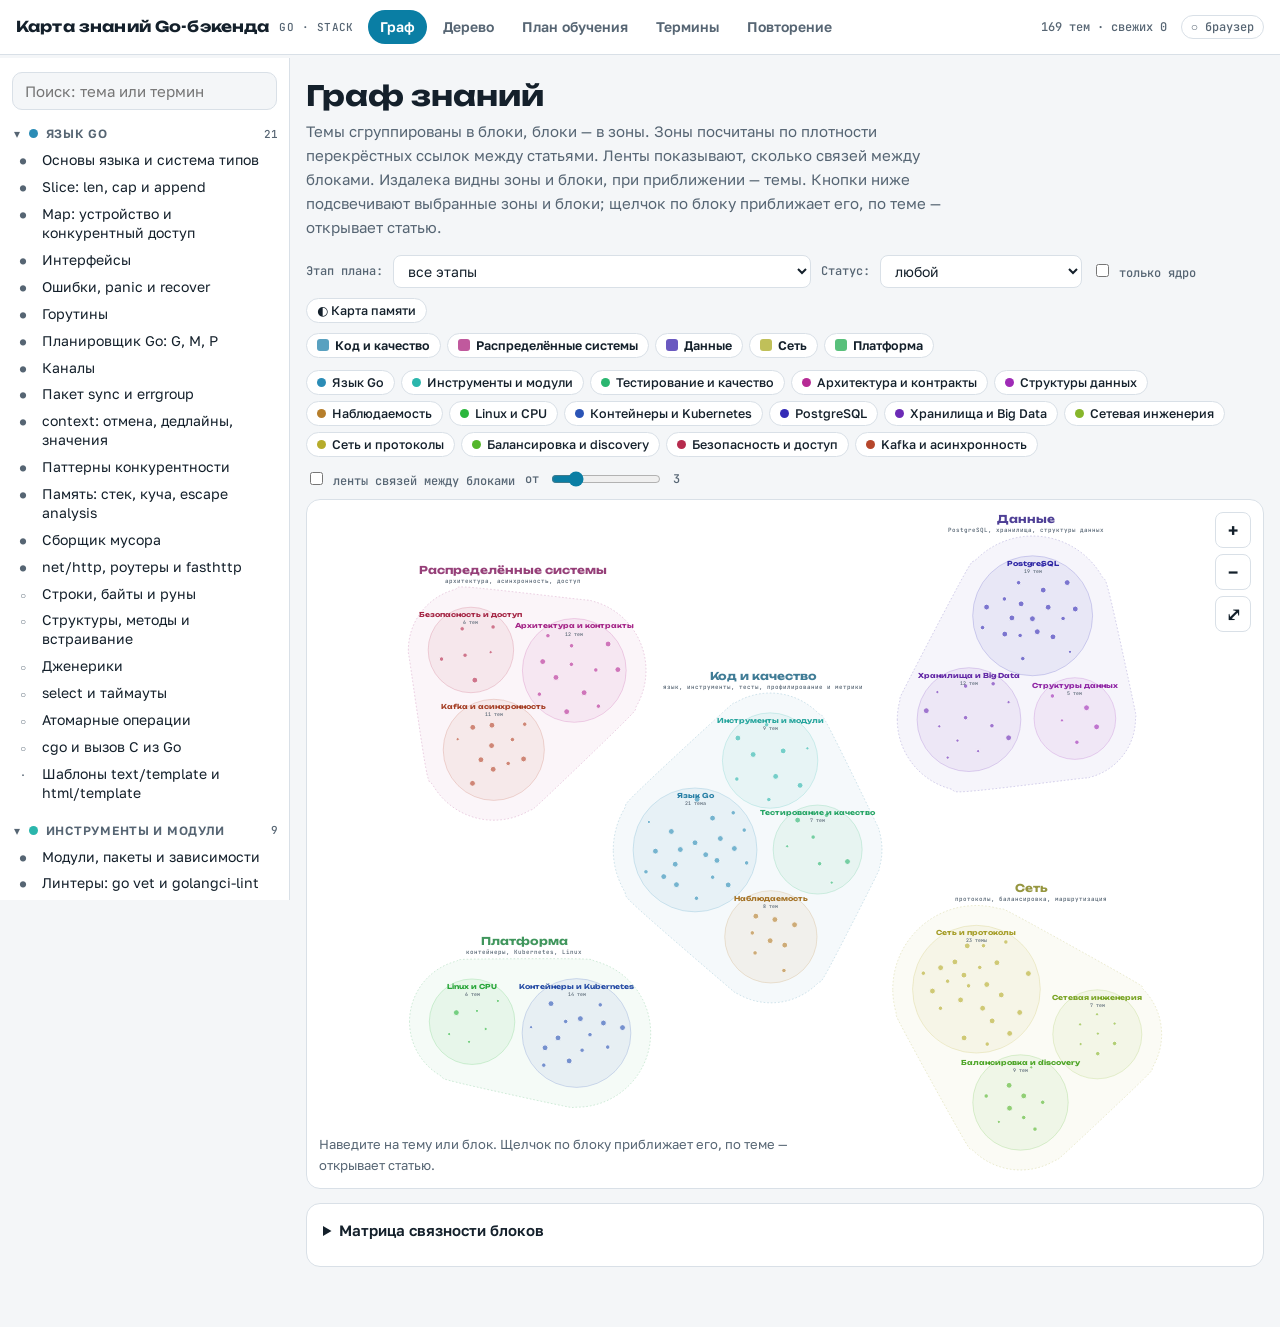
==== web/index.html @ adca3411 "Модульная структура, граф с зонами, дерево знаний - web/: страница разделена на стили, модули ядра, " ====
<!doctype html>
<html lang="ru">
<head>
<meta charset="utf-8">
<meta name="viewport" content="width=device-width, initial-scale=1, viewport-fit=cover">
<title>Карта знаний Go-бэкенда</title>
<link rel="preconnect" href="https://fonts.googleapis.com">
<link rel="preconnect" href="https://fonts.gstatic.com" crossorigin>
<link rel="stylesheet" href="https://fonts.googleapis.com/css2?family=Golos+Text:wght@400;500;600;700&family=JetBrains+Mono:wght@400;600&family=Unbounded:wght@500;700&family=Caveat:wght@500;700&display=swap">
<link rel="stylesheet" href="css/tokens.css">
<link rel="stylesheet" href="css/layout.css">
<link rel="stylesheet" href="css/graph.css">
<link rel="stylesheet" href="css/plan.css">
<link rel="stylesheet" href="css/article.css">
<link rel="stylesheet" href="css/review.css">
<link rel="stylesheet" href="css/viz.css">
<link rel="stylesheet" href="css/sketch.css">
<link rel="stylesheet" href="css/tree.css">
</head>
<body>
<svg width="0" height="0" style="position:absolute" aria-hidden="true" focusable="false"><defs><filter id="vzsk" x="-4%" y="-8%" width="108%" height="116%"><feTurbulence type="fractalNoise" baseFrequency="0.04" numOctaves="2" seed="7" result="n"/><feDisplacementMap in="SourceGraphic" in2="n" scale="3.4" xChannelSelector="R" yChannelSelector="G"/></filter></defs></svg>
<header>
  <button class="menu-btn" id="menuBtn" aria-label="Открыть оглавление">☰ Темы</button>
  <div class="brand">Карта знаний Go-бэкенда <small>GO · STACK</small></div>
  <nav class="tabs" aria-label="Разделы">
    <a href="#graph" data-v="graph">Граф</a>
    <a href="#tree" data-v="tree">Дерево</a>
    <a href="#plan" data-v="plan">План обучения</a>
    <a href="#terms" data-v="terms">Термины</a>
    <a href="#review" data-v="review">Повторение</a>
  </nav>
  <div class="spacer"></div>
  <a class="rv-pill" id="rvPill" href="#review" title="Темы, которые пора повторить">↻ повторить: 0</a>
  <div class="stat" id="stat"></div>
  <a class="store local" id="storeBadge" href="#review">○ браузер</a>
</header>

<div class="wrap">
  <aside id="side">
    <input class="search" id="q" type="search" placeholder="Поиск: тема или термин" autocomplete="off" aria-label="Поиск по темам и терминам">
    <div id="nav"></div>
  </aside>
  <main>
    <div class="banner" id="banner" hidden></div>
    <section class="view" id="v-graph">
      <h1 class="view-h">Граф знаний</h1>
      <p class="lead">Темы сгруппированы в блоки, блоки — в зоны. Зоны посчитаны по плотности перекрёстных ссылок между статьями. Ленты показывают, сколько связей между блоками. Издалека видны зоны и блоки, при приближении — темы. Кнопки ниже подсвечивают выбранные зоны и блоки; щелчок по блоку приближает его, по теме — открывает статью.</p>
      <div class="g-row">
        <label for="stageSel" class="stat" style="display:inline">Этап плана:</label>
        <select id="stageSel"><option value="">все этапы</option></select>
        <label for="statusSel" class="stat" style="display:inline">Статус:</label>
        <select id="statusSel"><option value="">любой</option><option value="new">не изучено</option><option value="ok">свежие знания</option><option value="stale">устарело или не сдано</option></select>
        <label class="stat" style="display:inline"><input type="checkbox" id="coreOnly"> только ядро</label>
        <button type="button" class="chip" id="memBtn" aria-pressed="false" title="Раскрасить граф по свежести знаний">◐ Карта памяти</button>
      </div>
      <div class="mem-legend" id="memLegend" hidden>
        <span class="grp"><span class="sw" style="background:var(--m-new)"></span>не изучено</span>
        <span class="grp"><span class="sw" style="background:var(--m-ok1)"></span><span class="sw" style="background:var(--m-ok2)"></span><span class="sw" style="background:var(--m-ok3)"></span>свежо: чем темнее, тем дальше срок</span>
        <span class="grp"><span class="sw" style="background:var(--m-soon)"></span>срок подходит: осталось меньше 20% интервала</span>
        <span class="grp"><span class="sw" style="background:var(--m-due)"></span>срок истёк или тест не сдан</span>
        <span id="memSum"></span>
      </div>
      <div class="legend" id="zoneChips" aria-label="Подсветить зоны"></div>
      <div class="legend" id="legend" aria-label="Подсветить блоки"></div>
      <div class="g-row g-rib">
        <label class="stat" style="display:inline"><input type="checkbox" id="ribOn"> ленты связей между блоками</label>
        <label class="stat" style="display:inline" for="ribThr">от</label> <input type="range" id="ribThr" min="1" max="12" value="3" aria-label="Минимум связей для ленты"> <b class="stat" id="ribThrV">3</b>
      </div>
      <div class="graph-shell">
        <svg id="kgraph" role="img" aria-label="Граф связанных тем"></svg>
        <div class="g-tools"><button id="zin" aria-label="Приблизить">+</button><button id="zout" aria-label="Отдалить">−</button><button id="zfit" aria-label="Показать всё">⤢</button></div>
        <div class="g-tip" id="gtip"></div>
        <div class="gcard" id="gcard" hidden></div>
      </div>
      <details class="mx-box"><summary>Матрица связности блоков</summary>
        <p class="lead">Число перекрёстных ссылок между блоками; чем темнее клетка, тем сильнее связь относительно размеров блоков. Жирные линии — границы зон. Наведите на клетку, чтобы подсветить пару на графе.</p>
        <div id="mx" class="mx-wrap"></div>
      </details>
    </section>

    <section class="view" id="v-tree" hidden>
      <h1 class="view-h">Дерево знаний</h1>
      <p class="lead">Темы разложены по слоям глубины — этапам плана, слева направо. Стрелка ведёт от темы, которую нужно знать раньше, к теме, которая на неё опирается. Щёлкните тему, чтобы подсветить маршрут; двойной щелчок открывает статью.</p>
      <div class="t-tools">
        <div id="tmode" role="group" aria-label="Режим"><button type="button" data-m="to" aria-pressed="true">Маршрут к теме</button><button type="button" data-m="from" aria-pressed="false">Что открывает тема</button><button type="button" data-m="ab" aria-pressed="false">Путь A → B</button></div>
        <label class="stat" style="display:inline"><input type="checkbox" id="tAll"> все предпосылки</label>
        <label class="stat" style="display:inline"><input type="checkbox" id="tOnly"> только маршрут</label>
        <label class="stat" style="display:inline"><input type="checkbox" id="tCore"> только ядро</label>
        <button type="button" class="btn" id="tClear">Сбросить выбор</button><button type="button" class="btn" id="tfit">Показать всё</button>
      </div>
      <div class="tree-wrap">
        <div class="tree-shell"><svg id="tsvg" role="img" aria-label="Дерево тем по этапам"></svg><div class="gcard" id="tcard" hidden></div></div>
        <div class="tpanel" id="tpanel"></div>
      </div>
    </section>

    <section class="view" id="v-plan" hidden>
      <h1 class="view-h">План обучения</h1>
      <p class="lead">Десять этапов по порядку. Этапы 1–8 — основа, которую ждут от middle/senior Go-разработчика; этапы 9–10 расширяют кругозор, их можно брать точечно, когда тема встретилась в работе. Отметки ставятся по результатам тестов; где хранится прогресс, показывает значок в шапке («файл» — через gokb-server, «браузер» — только в этом браузере).</p>
      <div class="keys"><span><b>●</b> ядро — спрашивают на собеседованиях</span><span>○ важно в работе</span><span>· кругозор</span></div>
      <div class="stages" id="stages"></div>
    </section>

    <section class="view" id="v-terms" hidden>
      <h1 class="view-h">Термины</h1>
      <p class="lead">Все термины из видео и из вашего списка. Каждый ведёт на статью, где он разобран.</p>
      <div class="terms" id="termsList"></div>
    </section>

    <section class="view" id="v-review" hidden>
      <h1 class="view-h">Повторение</h1>
      <p class="lead">Тема считается изученной, когда сдан её тест: нужно ответить правильно хотя бы на 2 вопроса из 3. После сдачи запускается таймер. Когда он истекает, знание считается устаревшим, и тему пора повторить: перечитать статью и снова пройти тест. Каждая сдача на 3 из 3 увеличивает интервал, сдача на 2 из 3 оставляет его прежним, провал сбрасывает таймер.</p>
      <p class="ivals" id="ivals"></p>
      <div class="counts" id="counts"></div>
      <div id="rvBody"></div>
    </section>

    <section class="view" id="v-session" hidden><div class="sess" id="sess"></div></section>

    <section class="view" id="v-topic" hidden><article class="article" id="art"></article></section>
  </main>
</div>
<script src="js/core/kb.js"></script>
<script src="content/manifest.js"></script>
<script src="js/loader.js"></script>
</body>
</html>
---- web/css/tokens.css ----
/* Цветовые и шрифтовые токены, светлая и тёмная темы */
/* Layout: липкая шапка с вкладками; слева дерево блоков, справа граф / план / статья / термины */
:root{
  --bg:#f4f6f8; --surface:#ffffff; --surface-2:#eef2f5; --fg:#14202b; --muted:#566573; --line:#d9e0e7;
  --accent:#0a7ea4; --accent-fg:#ffffff; --accent-soft:#dcf0f7; --mark:#fff2b8;
  --node-s:62%; --node-l:44%; --hull-a:.07; --zone-a:.055; --zl-l:42%; --rib-a:.30; --edge:#9aa8b5;
  --warn:#b45309; --warn-soft:#fdecd3; --good:#15803d; --good-soft:#dcf3e3; --bad:#b91c1c; --bad-soft:#fbe0e0;
  --m-new:#c2cbd4; --m-ok1:#1e40af; --m-ok2:#3b82f6; --m-ok3:#93c5fd; --m-soon:#f87b6b; --m-due:#9f1239;
  --code-bg:#f8fafc; --c-kw:#0b6e99; --c-st:#a1501b; --c-cm:#7a8794; --c-nu:#b4235a; --c-fn:#6d3fc0; --c-bi:#0f766e;
  --f-display:"Unbounded", "Segoe UI", system-ui, sans-serif;
  --f-body:"Golos Text", "Segoe UI", system-ui, -apple-system, sans-serif;
  --f-mono:"JetBrains Mono", ui-monospace, Consolas, monospace;
  --side:290px; --hdr:58px;
}
@media (prefers-color-scheme: dark){:root:not([data-theme="light"]){
  --bg:#0e141a; --surface:#151d25; --surface-2:#1b2530; --fg:#e2e9ef; --muted:#93a3b2; --line:#283541;
  --accent:#4cc2e6; --accent-fg:#06222c; --accent-soft:#123544; --mark:#4a4120;
  --node-l:64%; --hull-a:.10; --zone-a:.09; --zl-l:74%; --rib-a:.38; --edge:#566676;
  --warn:#f5a54a; --warn-soft:#3d2a12; --good:#4ade80; --good-soft:#123222; --bad:#f87171; --bad-soft:#3a1717;
  --m-new:#3b4753; --m-ok1:#3b82f6; --m-ok2:#7fb0fb; --m-ok3:#bcd7fd; --m-soon:#ff9b8c; --m-due:#e11d48;
  --code-bg:#10171e; --c-kw:#5ccfe6; --c-st:#ffb86b; --c-cm:#6f8193; --c-nu:#f78fb3; --c-fn:#c4a7ff; --c-bi:#5eead4; color-scheme:dark }}
:root[data-theme="dark"]{
  --bg:#0e141a; --surface:#151d25; --surface-2:#1b2530; --fg:#e2e9ef; --muted:#93a3b2; --line:#283541;
  --accent:#4cc2e6; --accent-fg:#06222c; --accent-soft:#123544; --mark:#4a4120;
  --node-l:64%; --hull-a:.10; --zone-a:.09; --zl-l:74%; --rib-a:.38; --edge:#566676;
  --warn:#f5a54a; --warn-soft:#3d2a12; --good:#4ade80; --good-soft:#123222; --bad:#f87171; --bad-soft:#3a1717;
  --m-new:#3b4753; --m-ok1:#3b82f6; --m-ok2:#7fb0fb; --m-ok3:#bcd7fd; --m-soon:#ff9b8c; --m-due:#e11d48;
  --code-bg:#10171e; --c-kw:#5ccfe6; --c-st:#ffb86b; --c-cm:#6f8193; --c-nu:#f78fb3; --c-fn:#c4a7ff; --c-bi:#5eead4; color-scheme:dark }
---- web/css/layout.css ----
/* Каркас: шапка, боковое оглавление, основная область, адаптив */
[hidden]{display:none!important}
img{max-width:100%}
*{box-sizing:border-box}
html,body{height:100%}
body{background:var(--bg);color:var(--fg);font:15px/1.6 var(--f-body);margin:0}
body::before{content:"";position:fixed;inset:0 0 auto;height:env(safe-area-inset-top,0px);z-index:10;background:var(--surface)}
a{color:var(--accent)}
:focus-visible{outline:2px solid var(--accent);outline-offset:2px;border-radius:4px}
code{font-family:var(--f-mono);font-size:.86em;background:var(--surface-2);padding:.1em .35em;border-radius:4px;overflow-wrap:anywhere}

header{position:sticky;top:env(safe-area-inset-top,0px);z-index:5;background:var(--surface);border-bottom:1px solid var(--line);
  padding-left:max(16px,env(safe-area-inset-left,0px));padding-right:max(16px,env(safe-area-inset-right,0px));padding-block:10px;
  display:flex;align-items:center;gap:14px;flex-wrap:wrap}
.brand{font:700 15px/1.2 var(--f-display);letter-spacing:.01em;display:flex;align-items:center;gap:10px;white-space:nowrap}
.brand small{font:500 11px var(--f-mono);color:var(--muted);letter-spacing:.04em}
.tabs{display:flex;gap:4px;flex-wrap:wrap}
.tabs a{text-decoration:none;color:var(--muted);font-weight:600;font-size:14px;padding:6px 12px;border-radius:999px}
.tabs a:hover{background:var(--surface-2);color:var(--fg)}
.tabs a[aria-current="page"]{background:var(--accent);color:var(--accent-fg)}
.menu-btn{display:none;border:1px solid var(--line);background:var(--surface);color:var(--fg);border-radius:8px;padding:6px 10px;font:600 13px var(--f-body);cursor:pointer}
.spacer{flex:1}
.stat{font:500 12px var(--f-mono);color:var(--muted)}
@media (max-width:1180px){header>.stat{display:none}}

.wrap{display:grid;grid-template-columns:var(--side) minmax(0,1fr);min-height:calc(100% - var(--hdr))}
aside{border-right:1px solid var(--line);background:var(--surface);position:sticky;top:calc(var(--hdr) + env(safe-area-inset-top,0px));height:calc(100vh - var(--hdr));overflow:auto;
  padding:14px 12px 40px max(12px,env(safe-area-inset-left,0px))}
.search{width:100%;font:15px var(--f-body);padding:9px 12px;border-radius:10px;border:1px solid var(--line);background:var(--bg);color:var(--fg)}
.nav-block{margin-top:12px}
.nav-block>button{all:unset;cursor:pointer;display:flex;align-items:center;gap:8px;width:100%;font:600 12px var(--f-body);text-transform:uppercase;letter-spacing:.06em;color:var(--muted);padding:4px 2px}
.nav-block>button:focus-visible{outline:2px solid var(--accent)}
.nav-block>button .cnt{margin-left:auto;font:500 11px var(--f-mono)}
.nav-block>button .chev{transition:transform .15s}
.nav-block.closed>button .chev{transform:rotate(-90deg)}
.nav-block.closed ul{display:none}
.dot{width:9px;height:9px;border-radius:50%;flex:none;background:hsl(var(--h) var(--node-s) var(--node-l))}
aside ul{list-style:none;margin:2px 0 0;padding:0}
aside li a{display:flex;gap:8px;align-items:baseline;text-decoration:none;color:var(--fg);font-size:14px;padding:4px 8px;border-radius:6px;line-height:1.35}
aside li a:hover{background:var(--surface-2)}
aside li a[aria-current="page"]{background:var(--accent-soft);font-weight:600}
aside li a.done{color:var(--muted)}
aside li a.done::after{content:"✓";margin-left:auto;color:var(--accent);font-size:12px}
.lvl{font:600 10px var(--f-mono);color:var(--muted);min-width:14px}
.hit-alias{display:block;font-size:11.5px;color:var(--muted)}

main{min-width:0;padding-left:max(16px,env(safe-area-inset-left,0px));padding-right:max(16px,env(safe-area-inset-right,0px));padding-block:20px 60px}
.view[hidden]{display:none!important}
h1,h2,h3{text-wrap:balance}
.view-h{font:700 clamp(20px,3vw,28px)/1.2 var(--f-display);margin:4px 0 6px}
.lead{color:var(--muted);max-width:72ch;margin:0 0 16px}

@media (max-width:860px){
  .wrap{grid-template-columns:minmax(0,1fr)}
  aside{position:fixed;left:0;top:0;bottom:0;width:min(88vw,320px);height:auto;z-index:20;transform:translateX(-102%);transition:transform .2s;box-shadow:0 0 40px rgba(0,0,0,.25);padding-top:calc(16px + env(safe-area-inset-top,0px))}
  body.nav-open aside{transform:none}
  .menu-btn{display:inline-block}
  .stat{display:none}
  .stage{grid-template-columns:minmax(0,1fr)}
  .stage-n{grid-row:auto;font-size:22px}
  .st-topics{grid-column:1}
  .graph-shell{height:70vh}
}
@media (prefers-reduced-motion:reduce){*{transition:none!important}}
---- web/css/graph.css ----
/* граф */
.graph-shell{position:relative;background:var(--surface);border:1px solid var(--line);border-radius:14px;overflow:hidden;height:calc(100vh - 210px);min-height:440px}
#kgraph{width:100%;height:100%;display:block;touch-action:none;cursor:grab}
#kgraph.dragging{cursor:grabbing}
.g-hull{fill:hsl(var(--h) var(--node-s) var(--node-l)/var(--hull-a));stroke:hsl(var(--h) var(--node-s) var(--node-l)/.35);stroke-width:1.2}
.g-hlabel{font:700 15px var(--f-display);fill:hsl(var(--h) var(--node-s) calc(var(--node-l) - 4%));text-anchor:middle;pointer-events:none}
.g-edge{stroke:var(--edge);stroke-opacity:.35;stroke-width:1;fill:none}
.g-edge.in{stroke:hsl(var(--h) var(--node-s) var(--node-l));stroke-opacity:.45}
.g-node{cursor:pointer}
.g-node circle{fill:hsl(var(--h) var(--node-s) var(--node-l));stroke:var(--surface);stroke-width:2}
.g-node text{font:500 11px var(--f-body);fill:var(--fg);text-anchor:middle;paint-order:stroke;stroke:var(--surface);stroke-width:3px;stroke-linejoin:round;pointer-events:none}
.g-node.l1 text{font-weight:700;font-size:12px}
.g-node.done circle{stroke:var(--accent);stroke-width:3}
svg.focus .g-node,svg.focus .g-edge,svg.focus .g-hull,svg.focus .g-hlabel{opacity:.12;transition:opacity .15s}
svg.focus .g-node.hl,svg.focus .g-edge.hl{opacity:1}
svg.focus .g-edge.hl{stroke-opacity:.9;stroke-width:1.8}
svg.focus .g-hull.hl,svg.focus .g-hlabel.hl{opacity:1}
.g-tools{position:absolute;right:max(12px,env(safe-area-inset-right,0px));top:12px;display:flex;flex-direction:column;gap:6px}
.g-tools button,.chip{font:600 13px var(--f-body);border:1px solid var(--line);background:var(--surface);color:var(--fg);border-radius:8px;padding:6px 10px;cursor:pointer}
.g-tools button{width:36px;height:36px;padding:0;font-size:18px}
.g-tip{position:absolute;left:12px;bottom:12px;right:12px;pointer-events:none;font-size:13px;color:var(--muted);max-width:60ch}
.legend{display:flex;flex-wrap:wrap;gap:6px;margin:0 0 12px}
.chip{display:inline-flex;align-items:center;gap:6px;font-weight:500;font-size:12.5px;padding:4px 10px;border-radius:999px}
.chip[aria-pressed="true"]{background:var(--accent-soft);border-color:var(--accent)}
.g-row{display:flex;gap:10px;flex-wrap:wrap;align-items:center;margin-bottom:10px}
select{font:14px var(--f-body);padding:6px 10px;border-radius:8px;border:1px solid var(--line);background:var(--surface);color:var(--fg)}

/* карта памяти на графе */
.mem-legend{display:flex;flex-wrap:wrap;gap:6px 14px;align-items:center;font-size:12.5px;color:var(--muted);margin:0 0 10px;padding:8px 12px;border:1px solid var(--line);border-radius:10px;background:var(--surface)}
.mem-legend .sw{display:inline-block;width:12px;height:12px;border-radius:50%;vertical-align:-2px;margin-right:5px}
.mem-legend .grp{display:inline-flex;align-items:center;gap:3px}
#memBtn[aria-pressed="true"]{background:var(--accent);color:var(--accent-fg);border-color:var(--accent)}
svg.memmap .g-node circle{fill:var(--m-new);stroke:var(--surface);stroke-width:2;stroke-dasharray:none}
svg.memmap .g-node[data-m="ok1"] circle{fill:var(--m-ok1)}
svg.memmap .g-node[data-m="ok2"] circle{fill:var(--m-ok2)}
svg.memmap .g-node[data-m="ok3"] circle{fill:var(--m-ok3)}
svg.memmap .g-node[data-m="soon"] circle{fill:var(--m-soon)}
svg.memmap .g-node[data-m="due"] circle{fill:var(--m-due);stroke:var(--m-due);stroke-width:3;stroke-opacity:.35}
svg.memmap .g-hull{fill:color-mix(in srgb,var(--m-new) 10%,transparent);stroke:var(--m-new)}
svg.memmap .g-hull[data-m="ok1"]{fill:color-mix(in srgb,var(--m-ok1) 9%,transparent);stroke:var(--m-ok1)}
svg.memmap .g-hull[data-m="ok2"]{fill:color-mix(in srgb,var(--m-ok2) 10%,transparent);stroke:var(--m-ok2)}
svg.memmap .g-hull[data-m="ok3"]{fill:color-mix(in srgb,var(--m-ok3) 14%,transparent);stroke:var(--m-ok3)}
svg.memmap .g-hull[data-m="soon"]{fill:color-mix(in srgb,var(--m-soon) 13%,transparent);stroke:var(--m-soon);stroke-width:2}
svg.memmap .g-hull[data-m="due"]{fill:color-mix(in srgb,var(--m-due) 12%,transparent);stroke:var(--m-due);stroke-width:2.4}
svg.memmap .g-hlabel{fill:var(--fg)}
.g-hstat{font:500 12px var(--f-mono);fill:var(--muted);text-anchor:middle;pointer-events:none;display:none}
svg.memmap .g-hstat{display:block}

/* зоны, ленты и семантический масштаб */
.g-zone{fill:hsl(var(--zh) 45% 50%/var(--zone-a,.055));stroke:hsl(var(--zh) 40% 50%/.35);stroke-width:1.6;stroke-dasharray:2 6;stroke-linecap:round}
.g-zlabel{font:700 24px var(--f-display);fill:hsl(var(--zh) 40% var(--zl-l));text-anchor:middle;pointer-events:none}
.g-zsub{font:500 13px var(--f-mono);fill:var(--muted);text-anchor:middle;pointer-events:none}
.g-hull{cursor:zoom-in}
.g-hcount{font:500 11px var(--f-mono);fill:var(--muted);text-anchor:middle;pointer-events:none}
.g-rib{fill:none;stroke-linecap:round;stroke:hsl(var(--h) 30% 50%/var(--rib-a,.30))}
.g-ribn{font:600 11px var(--f-mono);fill:var(--muted);text-anchor:middle;pointer-events:none;paint-order:stroke;stroke:var(--bg);stroke-width:3px}
.g-edge{stroke-width:.8}
svg.far .g-node text,svg.far .g-edge{display:none}
svg.far .g-node circle{opacity:.6}
svg.near .g-ribn{display:none}
svg.near .g-rib{opacity:.35}
svg.focus .g-rib,svg.focus .g-ribn,svg.focus .g-zone,svg.focus .g-hcount,svg.focus .g-hstat{opacity:.12;transition:opacity .15s}
svg.focus .g-rib.hl,svg.focus .g-ribn.hl,svg.focus .g-zone.hl,svg.focus .g-hcount.hl,svg.focus .g-hstat.hl{opacity:1}
svg.focus .g-rib.hl{stroke:hsl(var(--h) 60% 50%/.75)}
svg.focus .g-edge.hl{display:inline}
svg.focus.far .g-node.hl text{display:inline}
.zchip .zdot{width:12px;height:12px;border-radius:3px;background:hsl(var(--zh) 45% 55%)}
.zchip{font-weight:600}
.g-rib input[type=range]{width:110px;vertical-align:middle;accent-color:var(--accent)}
.g-hstat{fill:var(--fg)}
svg.memmap .g-zone[data-m="ok1"]{fill:color-mix(in srgb,var(--m-ok1) 7%,transparent);stroke:var(--m-ok1)}
svg.memmap .g-zone[data-m="ok2"]{fill:color-mix(in srgb,var(--m-ok2) 8%,transparent);stroke:var(--m-ok2)}
svg.memmap .g-zone[data-m="ok3"]{fill:color-mix(in srgb,var(--m-ok3) 10%,transparent);stroke:var(--m-ok3)}
svg.memmap .g-zone[data-m="soon"]{fill:color-mix(in srgb,var(--m-soon) 9%,transparent);stroke:var(--m-soon)}
svg.memmap .g-zone[data-m="due"]{fill:color-mix(in srgb,var(--m-due) 8%,transparent);stroke:var(--m-due)}
/* матрица связности */
.mx-box{margin-top:14px;background:var(--surface);border:1px solid var(--line);border-radius:14px;padding:4px 16px 14px}
.mx-box summary{cursor:pointer;font-weight:600;padding:10px 0}
.mx-wrap{overflow-x:auto}
.mx{border-collapse:collapse;font:500 10.5px var(--f-mono)}
.mx td{width:24px;height:24px;padding:0;border:1px solid var(--surface);text-align:center;color:transparent;background:color-mix(in srgb,var(--accent) calc(var(--v) * 85%),var(--surface))}
.mx td.v:hover{outline:2px solid var(--fg);color:var(--fg)}
.mx td.self{background:var(--surface-2)}
.mx th{font:600 10.5px var(--f-mono);color:var(--muted);padding:0 6px;white-space:nowrap;text-align:right}
.mx th.top{writing-mode:vertical-rl;transform:rotate(180deg);text-align:left;height:110px;padding:4px 0}
.mx td.zl{border-left:2px solid var(--fg)}.mx td.zt{border-top:2px solid var(--fg)}

/* подсказки без приближения: подписи и кружки наведённой темы и соседей в постоянном экранном размере */
svg.focus .g-node.hl text{display:inline;font-size:calc(12.5px * var(--k,1));stroke-width:calc(3.4px * var(--k,1))}
svg.focus .g-node.hl circle{opacity:1;r:max(6px,calc(5px * var(--k,1)))}
svg.focus .g-node.hot text{font-size:calc(15px * var(--k,1));font-weight:700}
svg.focus .g-node.hot circle{r:max(9px,calc(8px * var(--k,1)));stroke:var(--fg);stroke-width:calc(2px * var(--k,1))}
.gcard{position:absolute;z-index:3;pointer-events:none;max-width:320px;background:var(--surface);border:1px solid var(--line);border-radius:12px;padding:10px 12px;box-shadow:0 10px 28px rgba(0,0,0,.16);display:flex;flex-direction:column;gap:3px;font-size:13px;line-height:1.4}
.gcard b{font-size:14.5px}
.gc-meta{display:flex;gap:6px;align-items:center;color:var(--muted);font-size:12.5px}
.gc-st{font:500 12px var(--f-mono);color:var(--accent)}
.gc-h{font-weight:600;font-size:12px;color:var(--muted);margin-top:4px}
.gc-list{font-size:12.5px}
---- web/css/plan.css ----
/* план */
.stages{display:grid;gap:14px;max-width:1100px}
.stage{background:var(--surface);border:1px solid var(--line);border-radius:14px;padding:16px 18px;display:grid;grid-template-columns:64px minmax(0,1fr);gap:4px 16px}
.stage-n{font:700 30px/1 var(--f-display);color:var(--accent);grid-row:span 3}
.stage h3{margin:0;font-size:18px}
.stage .meta{font:500 12px var(--f-mono);color:var(--muted);display:flex;gap:14px;flex-wrap:wrap}
.stage p{margin:4px 0 6px;max-width:80ch}
.bar{height:6px;border-radius:9px;background:var(--surface-2);overflow:hidden;margin:4px 0 8px}
.bar i{display:block;height:100%;background:var(--accent);width:0}
.st-topics{display:flex;flex-wrap:wrap;gap:6px;grid-column:2}
.st-topics a{text-decoration:none;color:var(--fg);font-size:13px;border:1px solid var(--line);border-radius:999px;padding:3px 10px 3px 8px;display:inline-flex;gap:6px;align-items:center;background:var(--bg)}
.st-topics a.l1{font-weight:600}
.st-topics a.done{opacity:.6;text-decoration:line-through}
.st-topics a:hover{border-color:var(--accent)}
.keys{display:flex;gap:16px;flex-wrap:wrap;font-size:13px;color:var(--muted);margin-bottom:14px}
---- web/css/article.css ----
/* статья */
.article{max-width:760px}
.crumbs{display:flex;gap:8px;align-items:center;flex-wrap:wrap;font-size:13px;color:var(--muted)}
.crumbs a{color:var(--muted)}
.article h1{font:700 clamp(24px,4vw,34px)/1.18 var(--f-display);margin:8px 0 6px;letter-spacing:-.005em}
.a-meta{display:flex;gap:8px;flex-wrap:wrap;margin-bottom:18px}
.pill{font:600 11.5px var(--f-mono);letter-spacing:.03em;padding:3px 9px;border-radius:999px;background:var(--surface-2);color:var(--muted)}
.pill.core{background:var(--accent-soft);color:var(--fg)}
.a-body{font-size:16.5px;line-height:1.7}
.a-body p{margin:0 0 14px;max-width:68ch}
.a-body h3{font:600 17px var(--f-body);margin:22px 0 8px}
.a-body ul{margin:0 0 14px;padding-left:22px;max-width:68ch}
.a-body li{margin:3px 0}
.a-body strong{font-weight:700;background:linear-gradient(transparent 62%,var(--mark) 62%)}
.a-body a.x{text-decoration:none;border-bottom:1.5px solid color-mix(in srgb,var(--accent) 45%,transparent);font-weight:500}
.a-body a.x:hover{border-bottom-color:var(--accent)}
.a-body pre{background:var(--surface-2);border-radius:10px;padding:12px 14px;overflow-x:auto;font:13px/1.5 var(--f-mono)}
.a-body pre code{background:none;padding:0}
.tbl{overflow-x:auto;margin:0 0 16px}
.tbl table{border-collapse:collapse;font-size:14.5px;line-height:1.45;min-width:520px}
.tbl th,.tbl td{border-bottom:1px solid var(--line);padding:7px 12px 7px 0;text-align:left;vertical-align:top}
.tbl th{font-weight:600;color:var(--muted);font-size:12.5px;text-transform:uppercase;letter-spacing:.04em}
.box{border:1px solid var(--line);border-radius:12px;padding:12px 16px;margin-top:20px;background:var(--surface)}
.box h4{margin:0 0 8px;font:600 12px var(--f-body);text-transform:uppercase;letter-spacing:.07em;color:var(--muted)}
.links{display:flex;flex-wrap:wrap;gap:6px}
.links a{text-decoration:none;font-size:13.5px;color:var(--fg);border:1px solid var(--line);border-radius:999px;padding:3px 10px 3px 8px;display:inline-flex;gap:6px;align-items:center}
.links a:hover{border-color:var(--accent)}
.more{margin:0;padding-left:20px}
.more li{margin:4px 0}
.learn{display:flex;align-items:center;gap:8px;margin:18px 0 0;font-weight:600;cursor:pointer}
.learn input{width:18px;height:18px;accent-color:var(--accent)}
.pager{display:grid;grid-template-columns:1fr 1fr;gap:10px;margin-top:22px}
.pager a{border:1px solid var(--line);border-radius:12px;padding:10px 14px;text-decoration:none;color:var(--fg);background:var(--surface);min-width:0}
.pager a small{display:block;color:var(--muted);font-size:12px}
.pager a.next{text-align:right;grid-column:2}

/* термины */
.terms{columns:3 260px;column-gap:28px;max-width:1100px}
.terms .letter{font:700 16px var(--f-display);color:var(--accent);margin:14px 0 4px;break-after:avoid}
.terms a{display:block;text-decoration:none;color:var(--fg);padding:2px 0;break-inside:avoid;font-size:14px}
.terms a span{color:var(--muted);font-size:12px}

/* вкладки темы */
.ttabs{display:flex;gap:2px;border-bottom:1px solid var(--line);margin:4px 0 20px;position:sticky;top:calc(var(--hdr) + env(safe-area-inset-top,0px));background:var(--bg);z-index:4}
.ttabs a{padding:9px 16px;text-decoration:none;color:var(--muted);font-weight:600;font-size:15px;border-bottom:2.5px solid transparent;margin-bottom:-1px;display:inline-flex;gap:6px;align-items:center}
.ttabs a:hover{color:var(--fg)}
.ttabs a.on{color:var(--fg);border-bottom-color:var(--accent)}
.tmk{font-size:12px;font-weight:700}.tmk.st-ok{color:var(--good)}.tmk.st-soon,.tmk.st-due{color:var(--warn)}.tmk.st-fail{color:var(--bad)}
.cta{display:flex;gap:12px;align-items:center;flex-wrap:wrap;margin-top:22px}
.cta #srLine{flex:1;min-width:260px}.cta .sr-line{margin:0}
.btn.big{font-size:15px;padding:10px 18px;border-radius:10px}
.back{margin:14px 0 0;font-size:14px}
.store{font:500 12px var(--f-mono);text-decoration:none;padding:3px 9px;border-radius:999px;border:1px solid var(--line);white-space:nowrap}
.store.file{color:var(--good);border-color:var(--good)}.store.local{color:var(--muted)}.store.err{color:var(--bad);border-color:var(--bad)}
.row-btns{display:flex;gap:8px;flex-wrap:wrap;align-items:center}
.rv-cta{display:flex;gap:14px;align-items:center;flex-wrap:wrap}
---- web/css/review.css ----
/* напоминатель — плавающая карточка */
.banner{position:fixed;z-index:30;right:max(16px,env(safe-area-inset-right,0px));bottom:calc(16px + env(safe-area-inset-bottom,0px));max-width:min(440px,calc(100vw - 32px));margin:0;
  display:grid;grid-template-columns:auto minmax(0,1fr);gap:4px 12px;align-items:start;background:var(--surface);border:1px solid var(--warn);border-radius:14px;padding:14px 16px;box-shadow:0 12px 32px rgba(0,0,0,.18)}
.banner .rm-ico{grid-row:span 2;width:34px;height:34px;border-radius:50%;background:var(--warn-soft);color:var(--warn);display:grid;place-items:center;font-weight:700;font-size:18px}
.banner .bl{display:flex;flex-direction:column;gap:2px;font-size:13.5px;color:var(--muted)}
.banner .bl b{color:var(--fg);font-size:14.5px}
.banner .rm-act{grid-column:2;display:flex;gap:8px;flex-wrap:wrap;margin-top:8px}
@media (prefers-reduced-motion:no-preference){.banner:not([hidden]){animation:rmIn .25s ease-out}@keyframes rmIn{from{transform:translateY(12px);opacity:.4}to{transform:none;opacity:1}}}
/* сессия */
.sess{max-width:760px}
.sess-top{display:flex;justify-content:space-between;align-items:center;gap:10px;margin-bottom:6px}
.sess-h{font:700 clamp(22px,3.4vw,30px)/1.2 var(--f-display);margin:6px 0 2px}
.sess-st{margin:0 0 12px}
.peek{border:1px solid var(--line);border-radius:12px;background:var(--surface);margin:0 0 4px}
.peek summary{cursor:pointer;padding:10px 14px;font-weight:600;font-size:14px;color:var(--muted)}
.peek[open] summary{border-bottom:1px solid var(--line)}
.peek .a-body{padding:14px 18px 4px;font-size:15.5px}
.sess-skip{margin:10px 0 0}
/* статусы повторения */
aside li a.st-ok::after,aside li a.st-soon::after,aside li a.st-due::after,aside li a.st-fail::after{margin-left:auto;font-size:12px;font-weight:700;padding-left:6px}
aside li a.st-ok::after{content:"✓";color:var(--good)}
aside li a.st-soon::after{content:"◔";color:var(--warn)}
aside li a.st-due::after{content:"↻";color:var(--warn)}
aside li a.st-fail::after{content:"✗";color:var(--bad)}
.g-node.st-ok circle{stroke:var(--good);stroke-width:3}
.g-node.st-soon circle{stroke:var(--warn);stroke-width:3}
.g-node.st-due circle,.g-node.st-fail circle{stroke:var(--warn);stroke-width:3.5;stroke-dasharray:3 2}
.g-node.st-fail circle{stroke:var(--bad)}
.st-topics a.st-ok{border-color:var(--good)}
.st-topics a.st-due,.st-topics a.st-soon{border-color:var(--warn);background:var(--warn-soft)}
.st-topics a.st-fail{border-color:var(--bad);background:var(--bad-soft)}
.st-topics a .mk{font-size:11px;font-weight:700}
.rv-pill{display:none;text-decoration:none;font:600 13px var(--f-body);color:var(--warn);background:var(--warn-soft);border:1px solid var(--warn);border-radius:999px;padding:4px 11px;white-space:nowrap}
.rv-pill.on{display:inline-block}
.banner a.btn,.btn{font:600 13px var(--f-body);border:1px solid var(--line);background:var(--surface);color:var(--fg);border-radius:8px;padding:6px 12px;cursor:pointer;text-decoration:none;display:inline-block}
.btn.primary{background:var(--accent);color:var(--accent-fg);border-color:var(--accent)}
.btn.danger{color:var(--bad);border-color:var(--bad)}
.btn:disabled{opacity:.5;cursor:not-allowed}
.x-close{all:unset;cursor:pointer;color:var(--muted);font-size:18px;padding:0 4px}
.sr-line{display:flex;gap:10px;align-items:center;flex-wrap:wrap;border-radius:10px;padding:9px 12px;font-size:14px;margin-top:20px}
.sr-line.st-new{background:var(--surface-2)}
.sr-line.st-ok{background:var(--good-soft)}
.sr-line.st-soon,.sr-line.st-due{background:var(--warn-soft)}
.sr-line.st-fail{background:var(--bad-soft)}
.sr-ico{font-weight:700;font-size:16px}
.st-ok .sr-ico{color:var(--good)}.st-soon .sr-ico,.st-due .sr-ico{color:var(--warn)}.st-fail .sr-ico{color:var(--bad)}
.quiz{border:1px solid var(--line);border-radius:14px;padding:16px 18px;margin-top:12px;background:var(--surface)}
.quiz h4{margin:0 0 4px;font:600 12px var(--f-body);text-transform:uppercase;letter-spacing:.07em;color:var(--muted)}
.quiz .qhint{font-size:13px;color:var(--muted);margin:0 0 12px}
.qq{border:0;margin:0 0 16px;padding:0}
.qq legend{font-weight:600;font-size:15.5px;margin-bottom:8px;padding:0}
.qq legend .qn{font:600 12px var(--f-mono);color:var(--muted);margin-right:6px}
.qopt{display:flex;gap:10px;align-items:flex-start;padding:7px 10px;border:1px solid var(--line);border-radius:9px;margin:5px 0;cursor:pointer;font-size:14.5px;line-height:1.45}
.qopt:hover{border-color:var(--accent)}
.qopt input{margin-top:3px;accent-color:var(--accent);flex:none}
.qopt.right{border-color:var(--good);background:var(--good-soft)}
.qopt.wrong{border-color:var(--bad);background:var(--bad-soft)}
.qexp{font-size:13.5px;color:var(--muted);margin:6px 2px 0;line-height:1.5}
.qexp b{color:var(--fg)}
.qres{display:flex;gap:10px;align-items:center;flex-wrap:wrap;font-weight:600;margin-top:4px}
.qres.pass{color:var(--good)}.qres.fail{color:var(--bad)}
.rv-sec{max-width:900px;margin-bottom:22px}
.rv-sec h3{font-size:16px;margin:0 0 8px}
.rv-list{list-style:none;margin:0;padding:0;border:1px solid var(--line);border-radius:12px;background:var(--surface);overflow:hidden}
.rv-list li{display:flex;gap:10px;align-items:center;padding:9px 14px;border-top:1px solid var(--line);flex-wrap:wrap}
.rv-list li:first-child{border-top:0}
.rv-list li a{text-decoration:none;color:var(--fg);font-weight:500;flex:1;min-width:0;display:flex;gap:8px;align-items:center}
.rv-list .when{font:500 12px var(--f-mono);color:var(--muted)}
.rv-list .when.late{color:var(--warn)}
.rv-empty{color:var(--muted);font-size:14px;padding:4px 0}
.counts{display:flex;gap:10px;flex-wrap:wrap;margin:0 0 18px}
.cnt-tile{border:1px solid var(--line);background:var(--surface);border-radius:12px;padding:8px 14px;min-width:120px}
.cnt-tile b{display:block;font:700 22px var(--f-display);font-variant-numeric:tabular-nums}
.cnt-tile span{font-size:12.5px;color:var(--muted)}
.ivals{font:500 12.5px var(--f-mono);color:var(--muted)}
---- web/css/viz.css ----
/* визуализации в статьях */
.viz{margin:20px 0 24px;--vz:hsl(var(--h,198) var(--node-s) var(--node-l))}
.vz-wrap{background:var(--surface);border:1px solid var(--line);border-radius:14px;padding:14px 12px;overflow-x:auto}
.vz{width:100%;height:auto;display:block;margin:0 auto;min-width:540px}
.viz figcaption{font-size:13.5px;color:var(--muted);margin:8px 2px 0;line-height:1.5;max-width:70ch}
.vz-t{font:600 13px var(--f-body);fill:var(--fg)}
.vz-tw{font:600 13px var(--f-body);fill:var(--surface)}
.vz-s{font:500 11px var(--f-mono);fill:var(--muted)}
.vz-sw{font:500 11px var(--f-mono);fill:var(--surface);opacity:.85}
.vz-s2{font:500 12px var(--f-body);fill:var(--muted)}
.vz-ct{font:600 12.5px var(--f-mono);fill:var(--fg)}
.vz-node{stroke-width:1.3}
.vz-box{fill:var(--surface-2);stroke:var(--line)}
.vz-acc{fill:color-mix(in srgb,var(--vz) 14%,var(--surface));stroke:color-mix(in srgb,var(--vz) 70%,transparent)}
.vz-solid{fill:var(--vz);stroke:var(--vz)}
.vz-ghost{fill:transparent;stroke:var(--muted);stroke-dasharray:5 4;stroke-opacity:.6}
.vz-warn{fill:var(--warn-soft);stroke:var(--warn)}
.vz-good{fill:var(--good-soft);stroke:var(--good)}
.vz-db{fill:var(--surface-2);stroke:color-mix(in srgb,var(--vz) 60%,transparent)}
.vz-cell{fill:var(--surface);stroke:var(--line)}
.vz-cella{fill:color-mix(in srgb,var(--vz) 18%,var(--surface));stroke:var(--vz)}
.vz-cellw{fill:var(--warn-soft);stroke:var(--warn)}
.vz-cellg{fill:var(--surface-2);stroke:var(--line);stroke-dasharray:3 3}
.vz-grp{fill:color-mix(in srgb,var(--vz) 5%,transparent);stroke:color-mix(in srgb,var(--vz) 40%,transparent);stroke-dasharray:6 5}
.vz-gl{font:600 10.5px var(--f-body);fill:var(--muted);letter-spacing:.06em;text-transform:uppercase}
.vz-e{fill:none;stroke:var(--muted);stroke-width:1.4}
.vz-ea{stroke:var(--vz);stroke-width:1.8}
.vz-ew{stroke:var(--warn)}
.vz-ed{stroke-dasharray:5 4}
.vz-mh{fill:var(--muted)}.vz-mha{fill:var(--vz)}.vz-mhw{fill:var(--warn)}
.vz-tag{fill:var(--surface);stroke:var(--line)}
.vz-tg{font:500 11px var(--f-body);fill:var(--muted)}
.vz-life{stroke:var(--line);stroke-dasharray:4 4}
.vz-ml{font:500 12px var(--f-mono);fill:var(--fg)}
.vz-sect{stroke:var(--line)}
.vz-sectbg{fill:var(--surface-2)}
.vz-sl{font:600 10.5px var(--f-body);fill:var(--muted);text-transform:uppercase;letter-spacing:.06em}
.vz-note{fill:var(--mark)}
.vz-nt{font:500 12px var(--f-body);fill:var(--fg)}
.vz-x{fill:var(--bad);font:700 15px var(--f-body)}
.vz-grid{stroke:var(--line)}
.vz-axis{stroke:var(--muted)}
.vz-ax{font:500 11px var(--f-mono);fill:var(--muted)}
.vz-axl{font:500 11.5px var(--f-body);fill:var(--muted)}
.vz-line{fill:none;stroke-width:2.2;stroke-linejoin:round}
.vz-dl{stroke-dasharray:6 5}
.vz-line.acc,.vz-hl.acc{stroke:var(--vz)}.vz-line.warn,.vz-hl.warn{stroke:var(--warn)}.vz-line.bad{stroke:var(--bad)}.vz-line.good{stroke:var(--good)}.vz-line.muted{stroke:var(--muted)}
.vz-area.acc{fill:color-mix(in srgb,var(--vz) 18%,transparent)}.vz-area.warn{fill:color-mix(in srgb,var(--warn) 18%,transparent)}
.vz-bar.acc,.vz-lg.acc{fill:var(--vz)}.vz-bar.warn,.vz-lg.warn{fill:var(--warn)}.vz-bar.good,.vz-lg.good{fill:var(--good)}.vz-bar.bad,.vz-lg.bad{fill:var(--bad)}.vz-lg.muted{fill:var(--muted)}
.vz-hl{stroke:var(--muted);stroke-dasharray:4 4}
.vz-hlt{font:500 11px var(--f-body);fill:var(--muted)}.vz-hlt.warn{fill:var(--warn)}
.vz-band{fill:var(--surface-2)}
.vz-bl{font:500 11px var(--f-body);fill:var(--muted)}
.vz-bv{font:600 12px var(--f-mono);fill:var(--fg)}
.vz-gb.acc{fill:color-mix(in srgb,var(--vz) 80%,transparent)}.vz-gb.good{fill:var(--good)}.vz-gb.bad{fill:var(--bad)}.vz-gb.warn{fill:var(--warn)}.vz-gb.muted{fill:var(--surface-2);stroke:var(--line)}
.vz-gt{font:600 11px var(--f-body);fill:var(--surface)}.vz-gt.muted{fill:var(--muted)}
.code{border:1px solid var(--line);border-radius:12px;overflow:hidden;background:var(--code-bg)}
.code-h{display:flex;justify-content:space-between;align-items:center;gap:10px;padding:5px 8px 5px 14px;font:600 11px var(--f-mono);color:var(--muted);text-transform:uppercase;letter-spacing:.06em;border-bottom:1px solid var(--line);background:var(--surface-2)}
.code-copy{font:600 11.5px var(--f-body);text-transform:none;letter-spacing:0;border:1px solid var(--line);background:var(--surface);color:var(--fg);border-radius:6px;padding:3px 9px;cursor:pointer}
.code pre{margin:0;padding:14px 16px;overflow-x:auto;font:13px/1.62 var(--f-mono);tab-size:4;color:var(--fg)}
.c-kw{color:var(--c-kw);font-weight:600}.c-st{color:var(--c-st)}.c-cm{color:var(--c-cm);font-style:italic}.c-nu{color:var(--c-nu)}.c-fn{color:var(--c-fn)}.c-bi{color:var(--c-bi)}
---- web/css/sketch.css ----
/* режим «Эскиз»: линии от руки и рукописные подписи */
html.sketch .vz .vz-node,html.sketch .vz .vz-e,html.sketch .vz .vz-grp,html.sketch .vz .vz-life,html.sketch .vz .vz-sect,html.sketch .vz .vz-gb,html.sketch .vz .vz-bar,html.sketch .vz .vz-line,html.sketch .vz .vz-area,html.sketch .vz .vz-note,html.sketch .vz .vz-tag,html.sketch .vz .vz-sectbg,html.sketch .vz .vz-grid,html.sketch .vz .vz-axis,html.sketch .vz .vz-hl,html.sketch .vz ellipse{filter:url(#vzsk)}
html.sketch .vz .vz-node{stroke:color-mix(in srgb,var(--fg) 70%,transparent);stroke-width:1.7;stroke-linejoin:round}
html.sketch .vz .vz-e{stroke-width:1.7;stroke-linecap:round}
html.sketch .vz .vz-t,html.sketch .vz .vz-tw{font:700 17px "Caveat",cursive}
html.sketch .vz .vz-s,html.sketch .vz .vz-sw,html.sketch .vz .vz-s2,html.sketch .vz .vz-tg,html.sketch .vz .vz-gt{font:600 15px "Caveat",cursive}
html.sketch .vz .vz-ml,html.sketch .vz .vz-nt,html.sketch .vz .vz-ct,html.sketch .vz .vz-bv{font:600 16px "Caveat",cursive}
html.sketch .vz .vz-gl,html.sketch .vz .vz-sl,html.sketch .vz .vz-ax,html.sketch .vz .vz-axl,html.sketch .vz .vz-hlt,html.sketch .vz .vz-bl{font:600 15px "Caveat",cursive;text-transform:none;letter-spacing:0}
html.sketch .vz-wrap{background:color-mix(in srgb,var(--surface) 92%,var(--mark))}
.sk-btn{margin-left:auto;align-self:center;font:600 13px var(--f-body);border:1px solid var(--line);background:var(--surface);color:var(--muted);border-radius:999px;padding:4px 12px;cursor:pointer}
.sk-btn[aria-pressed="true"]{color:var(--fg);border-color:var(--accent);background:var(--accent-soft)}
---- web/css/tree.css ----
/* Дерево знаний по этапам */
.tree-wrap{display:grid;grid-template-columns:minmax(0,1fr) 320px;gap:14px;align-items:start}
.tree-shell{position:relative;background:var(--surface);border:1px solid var(--line);border-radius:14px;overflow:hidden;height:calc(100vh - 230px);min-height:460px}
#tsvg{width:100%;height:100%;display:block;cursor:grab;touch-action:none}
.t-col{fill:var(--surface-2);opacity:.55}
.t-stage{font:700 15px var(--f-display);fill:var(--accent);text-anchor:middle}
.t-stage2{font:500 11px var(--f-body);fill:var(--muted);text-anchor:middle}
.t-edge{fill:none;stroke:var(--edge);stroke-opacity:.25;stroke-width:1}
.t-edge.main{stroke-opacity:.6;stroke-width:1.4}
.t-node{cursor:pointer}
.t-node rect{fill:var(--surface);stroke:hsl(var(--h) var(--node-s) var(--node-l)/.55);stroke-width:1.2}
.t-node circle{fill:hsl(var(--h) var(--node-s) var(--node-l))}
.t-node text{font:500 12px var(--f-body);fill:var(--fg);pointer-events:none}
.t-node.l1 text{font-weight:700}
.t-node.st-ok rect{stroke:var(--good);stroke-width:2}
.t-node.st-soon rect,.t-node.st-due rect{stroke:var(--warn);stroke-width:2;stroke-dasharray:4 3}
.t-node.st-fail rect{stroke:var(--bad);stroke-width:2;stroke-dasharray:4 3}
.t-node:hover rect{fill:var(--accent-soft)}
.t-node.dim-core{opacity:.25}
svg.pathmode .t-node{opacity:.22}
svg.pathmode .t-edge{opacity:.12}
svg.pathmode .t-node.on{opacity:1}
svg.pathmode .t-node.on rect{fill:color-mix(in srgb,hsl(var(--h) var(--node-s) var(--node-l)) 14%,var(--surface))}
svg.pathmode .t-edge.on{opacity:1;stroke:var(--accent);stroke-opacity:.9;stroke-width:2.2}
svg.pathmode .t-node.sel rect{stroke:var(--accent);stroke-width:3;fill:var(--accent-soft)}
svg.onlypath .t-node:not(.on),svg.onlypath .t-edge:not(.on){display:none}
.t-tools{display:flex;gap:10px;flex-wrap:wrap;align-items:center;margin-bottom:10px}
#tmode button{font:600 13px var(--f-body);border:0;background:var(--surface);color:var(--muted);padding:6px 12px;cursor:pointer}
#tmode{display:inline-flex;border:1px solid var(--line);border-radius:10px;overflow:hidden}
#tmode button[aria-pressed="true"]{background:var(--accent);color:var(--accent-fg)}
.tpanel{background:var(--surface);border:1px solid var(--line);border-radius:14px;padding:14px 16px;max-height:calc(100vh - 230px);overflow:auto}
.tpanel h3{margin:0 0 4px;font-size:15px;text-wrap:balance}
.tpanel p{margin:0 0 8px}
.tp-stage{font:600 11px var(--f-body);text-transform:uppercase;letter-spacing:.07em;color:var(--muted);margin:12px 0 4px}
.tp-item{display:flex;gap:8px;align-items:baseline;text-decoration:none;color:var(--fg);padding:3px 6px;border-radius:6px;font-size:13.5px;line-height:1.35}
.tp-item:hover{background:var(--surface-2)}
.tp-mk{margin-left:auto;font-size:12px;font-weight:700}
.tp-item.st-ok .tp-mk{color:var(--good)}.tp-item.st-due .tp-mk,.tp-item.st-soon .tp-mk{color:var(--warn)}.tp-item.st-fail .tp-mk{color:var(--bad)}
@media (max-width:1100px){.tree-wrap{grid-template-columns:minmax(0,1fr)}.tpanel{max-height:none}}
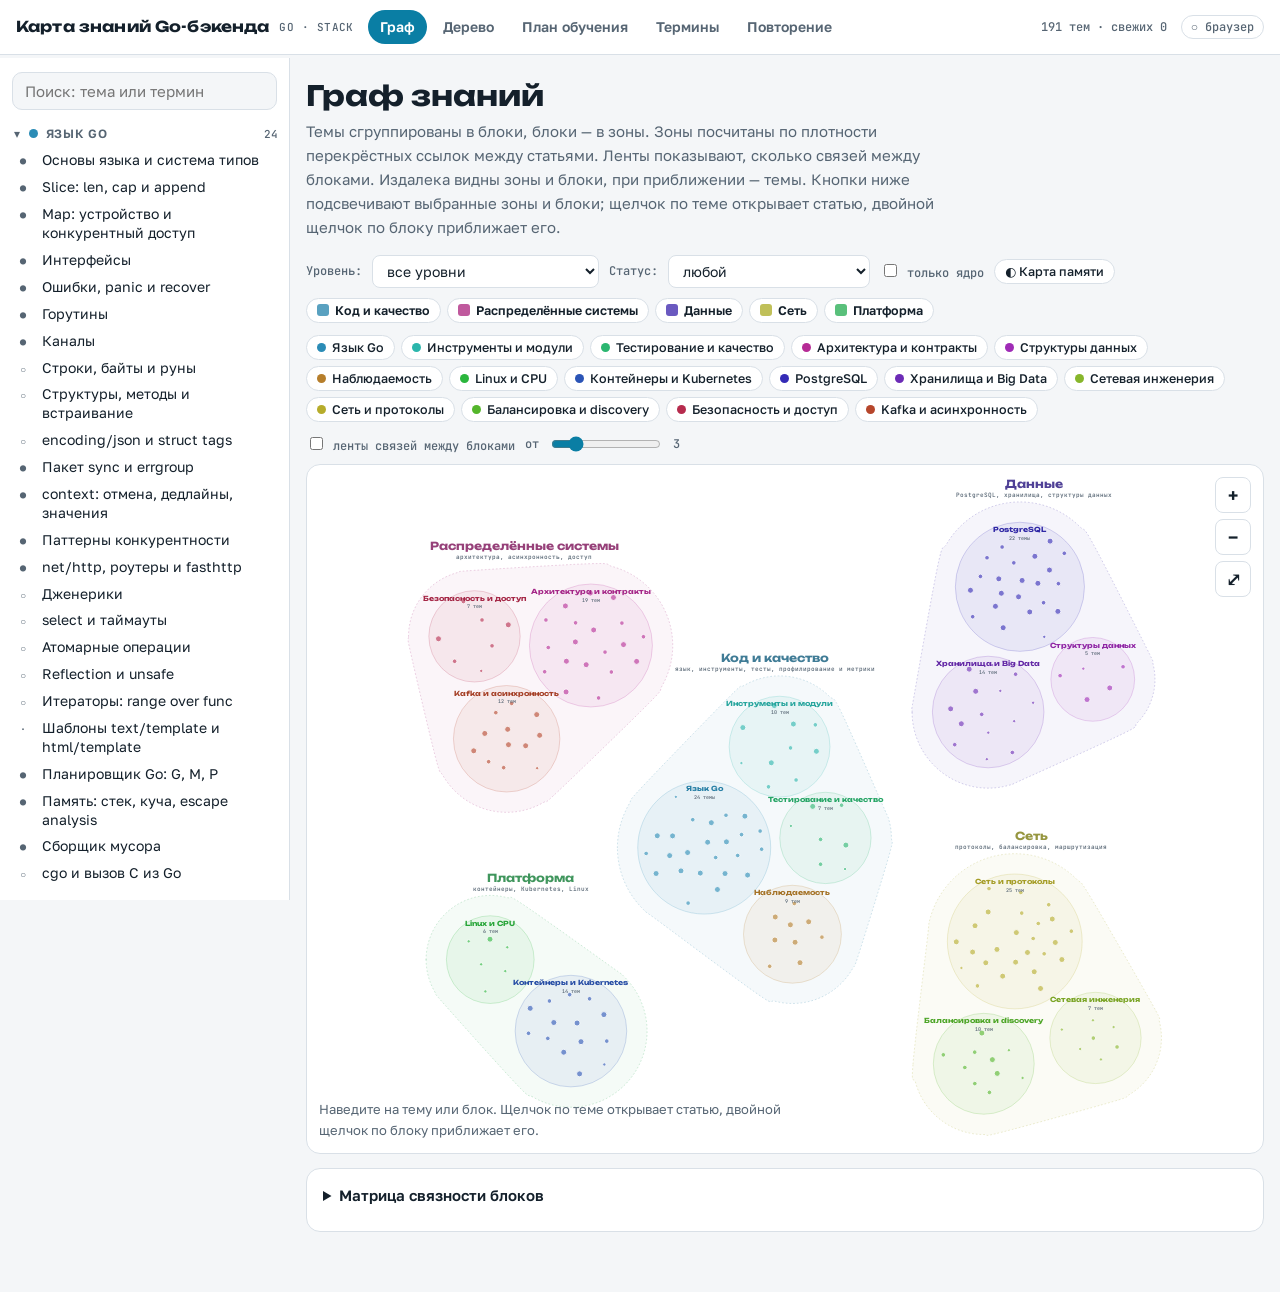
==== commit 384d9337: "22 новые темы, уровни глубины, группы в дереве, личные планы - темы: reflection, JSON, итераторы, сб" ====
--- a/web/index.html
+++ b/web/index.html
@@ -44,10 +44,10 @@
     <div class="banner" id="banner" hidden></div>
     <section class="view" id="v-graph">
       <h1 class="view-h">Граф знаний</h1>
-      <p class="lead">Темы сгруппированы в блоки, блоки — в зоны. Зоны посчитаны по плотности перекрёстных ссылок между статьями. Ленты показывают, сколько связей между блоками. Издалека видны зоны и блоки, при приближении — темы. Кнопки ниже подсвечивают выбранные зоны и блоки; щелчок по блоку приближает его, по теме — открывает статью.</p>
+      <p class="lead">Темы сгруппированы в блоки, блоки — в зоны. Зоны посчитаны по плотности перекрёстных ссылок между статьями. Ленты показывают, сколько связей между блоками. Издалека видны зоны и блоки, при приближении — темы. Кнопки ниже подсвечивают выбранные зоны и блоки; щелчок по теме открывает статью, двойной щелчок по блоку приближает его.</p>
       <div class="g-row">
-        <label for="stageSel" class="stat" style="display:inline">Этап плана:</label>
-        <select id="stageSel"><option value="">все этапы</option></select>
+        <label for="stageSel" class="stat" style="display:inline">Уровень:</label>
+        <select id="stageSel"><option value="">все уровни</option></select>
         <label for="statusSel" class="stat" style="display:inline">Статус:</label>
         <select id="statusSel"><option value="">любой</option><option value="new">не изучено</option><option value="ok">свежие знания</option><option value="stale">устарело или не сдано</option></select>
         <label class="stat" style="display:inline"><input type="checkbox" id="coreOnly"> только ядро</label>
@@ -80,7 +80,7 @@
 
     <section class="view" id="v-tree" hidden>
       <h1 class="view-h">Дерево знаний</h1>
-      <p class="lead">Темы разложены по слоям глубины — этапам плана, слева направо. Стрелка ведёт от темы, которую нужно знать раньше, к теме, которая на неё опирается. Щёлкните тему, чтобы подсветить маршрут; двойной щелчок открывает статью.</p>
+      <p class="lead">Темы разложены по уровням глубины, слева направо: от фундамента к экспертизе. Стрелка ведёт от темы, которую нужно знать раньше, к теме, которая на неё опирается. Щёлкните тему, чтобы подсветить маршрут; двойной щелчок открывает статью.</p>
       <div class="t-tools">
         <div id="tmode" role="group" aria-label="Режим"><button type="button" data-m="to" aria-pressed="true">Маршрут к теме</button><button type="button" data-m="from" aria-pressed="false">Что открывает тема</button><button type="button" data-m="ab" aria-pressed="false">Путь A → B</button></div>
         <label class="stat" style="display:inline"><input type="checkbox" id="tAll"> все предпосылки</label>
@@ -96,8 +96,10 @@
 
     <section class="view" id="v-plan" hidden>
       <h1 class="view-h">План обучения</h1>
-      <p class="lead">Десять этапов по порядку. Этапы 1–8 — основа, которую ждут от middle/senior Go-разработчика; этапы 9–10 расширяют кругозор, их можно брать точечно, когда тема встретилась в работе. Отметки ставятся по результатам тестов; где хранится прогресс, показывает значок в шапке («файл» — через gokb-server, «браузер» — только в этом браузере).</p>
+      <p class="lead">Пять уровней глубины по спиральной программе: каждый уровень проходит все области — от общих понятий к внутреннему устройству и тонкой настройке. Уровни 1–3 — то, что ждут от middle/senior Go-разработчика; 4 — внутреннее устройство для сильного senior; 5 — экспертиза, которую берут по мере надобности. Отметки ставятся по результатам тестов.</p>
       <div class="keys"><span><b>●</b> ядро — спрашивают на собеседованиях</span><span>○ важно в работе</span><span>· кругозор</span></div>
+      <div class="my-plans" id="myPlans"></div>
+      <h2 class="mp-h">Общий план по уровням</h2>
       <div class="stages" id="stages"></div>
     </section>
 
--- a/web/css/graph.css
+++ b/web/css/graph.css
@@ -50,7 +50,7 @@
 .g-zone{fill:hsl(var(--zh) 45% 50%/var(--zone-a,.055));stroke:hsl(var(--zh) 40% 50%/.35);stroke-width:1.6;stroke-dasharray:2 6;stroke-linecap:round}
 .g-zlabel{font:700 24px var(--f-display);fill:hsl(var(--zh) 40% var(--zl-l));text-anchor:middle;pointer-events:none}
 .g-zsub{font:500 13px var(--f-mono);fill:var(--muted);text-anchor:middle;pointer-events:none}
-.g-hull{cursor:zoom-in}
+.g-hull{cursor:default}
 .g-hcount{font:500 11px var(--f-mono);fill:var(--muted);text-anchor:middle;pointer-events:none}
 .g-rib{fill:none;stroke-linecap:round;stroke:hsl(var(--h) 30% 50%/var(--rib-a,.30))}
 .g-ribn{font:600 11px var(--f-mono);fill:var(--muted);text-anchor:middle;pointer-events:none;paint-order:stroke;stroke:var(--bg);stroke-width:3px}
@@ -97,3 +97,5 @@
 .gc-h{font-weight:600;font-size:12px;color:var(--muted);margin-top:4px}
 .gc-list{font-size:12.5px}
 
+
+svg.focus .g-node.hl.nolab text{display:none}
--- a/web/css/plan.css
+++ b/web/css/plan.css
@@ -13,3 +13,15 @@
 .st-topics a.done{opacity:.6;text-decoration:line-through}
 .st-topics a:hover{border-color:var(--accent)}
 .keys{display:flex;gap:16px;flex-wrap:wrap;font-size:13px;color:var(--muted);margin-bottom:14px}
+
+/* мои планы */
+.my-plans{display:grid;gap:12px;max-width:1100px;margin-bottom:18px}
+.mp-h{font:700 18px var(--f-display);margin:6px 0 2px}
+.mp-empty{border:1px dashed var(--line);border-radius:14px;padding:14px 16px;color:var(--muted);font-size:14px}
+.mp-card{background:var(--surface);border:1px solid var(--accent);border-radius:14px;padding:14px 18px;display:grid;gap:6px}
+.mp-top{display:flex;justify-content:space-between;gap:10px;align-items:baseline;flex-wrap:wrap}
+.mp-top h3{margin:0;font-size:16px}
+.mp-next{margin:0;font-size:14px}
+.mp-n{font:600 11px var(--f-mono);color:var(--muted);min-width:16px}
+.mp-act{display:flex;gap:8px;flex-wrap:wrap;align-items:center;margin-top:4px}
+.mp-card .st-topics{grid-column:auto}
--- a/web/css/tree.css
+++ b/web/css/tree.css
@@ -37,3 +37,8 @@
 .tp-mk{margin-left:auto;font-size:12px;font-weight:700}
 .tp-item.st-ok .tp-mk{color:var(--good)}.tp-item.st-due .tp-mk,.tp-item.st-soon .tp-mk{color:var(--warn)}.tp-item.st-fail .tp-mk{color:var(--bad)}
 @media (max-width:1100px){.tree-wrap{grid-template-columns:minmax(0,1fr)}.tpanel{max-height:none}}
+.t-grp{fill:hsl(var(--zh) 45% 50%/.07);stroke:hsl(var(--zh) 40% 50%/.5);stroke-width:1.3}
+.t-glabel{font:700 10.5px var(--f-body);fill:hsl(var(--zh) 40% var(--zl-l,42%));text-transform:uppercase;letter-spacing:.06em;pointer-events:none}
+.tp-actions{display:flex;gap:8px;flex-wrap:wrap;margin:6px 0}
+.tp-save{display:flex;gap:8px;margin:6px 0 0}
+.tp-save input{flex:1;min-width:0;font:14px var(--f-body);padding:6px 10px;border:1px solid var(--line);border-radius:8px;background:var(--bg);color:var(--fg)}
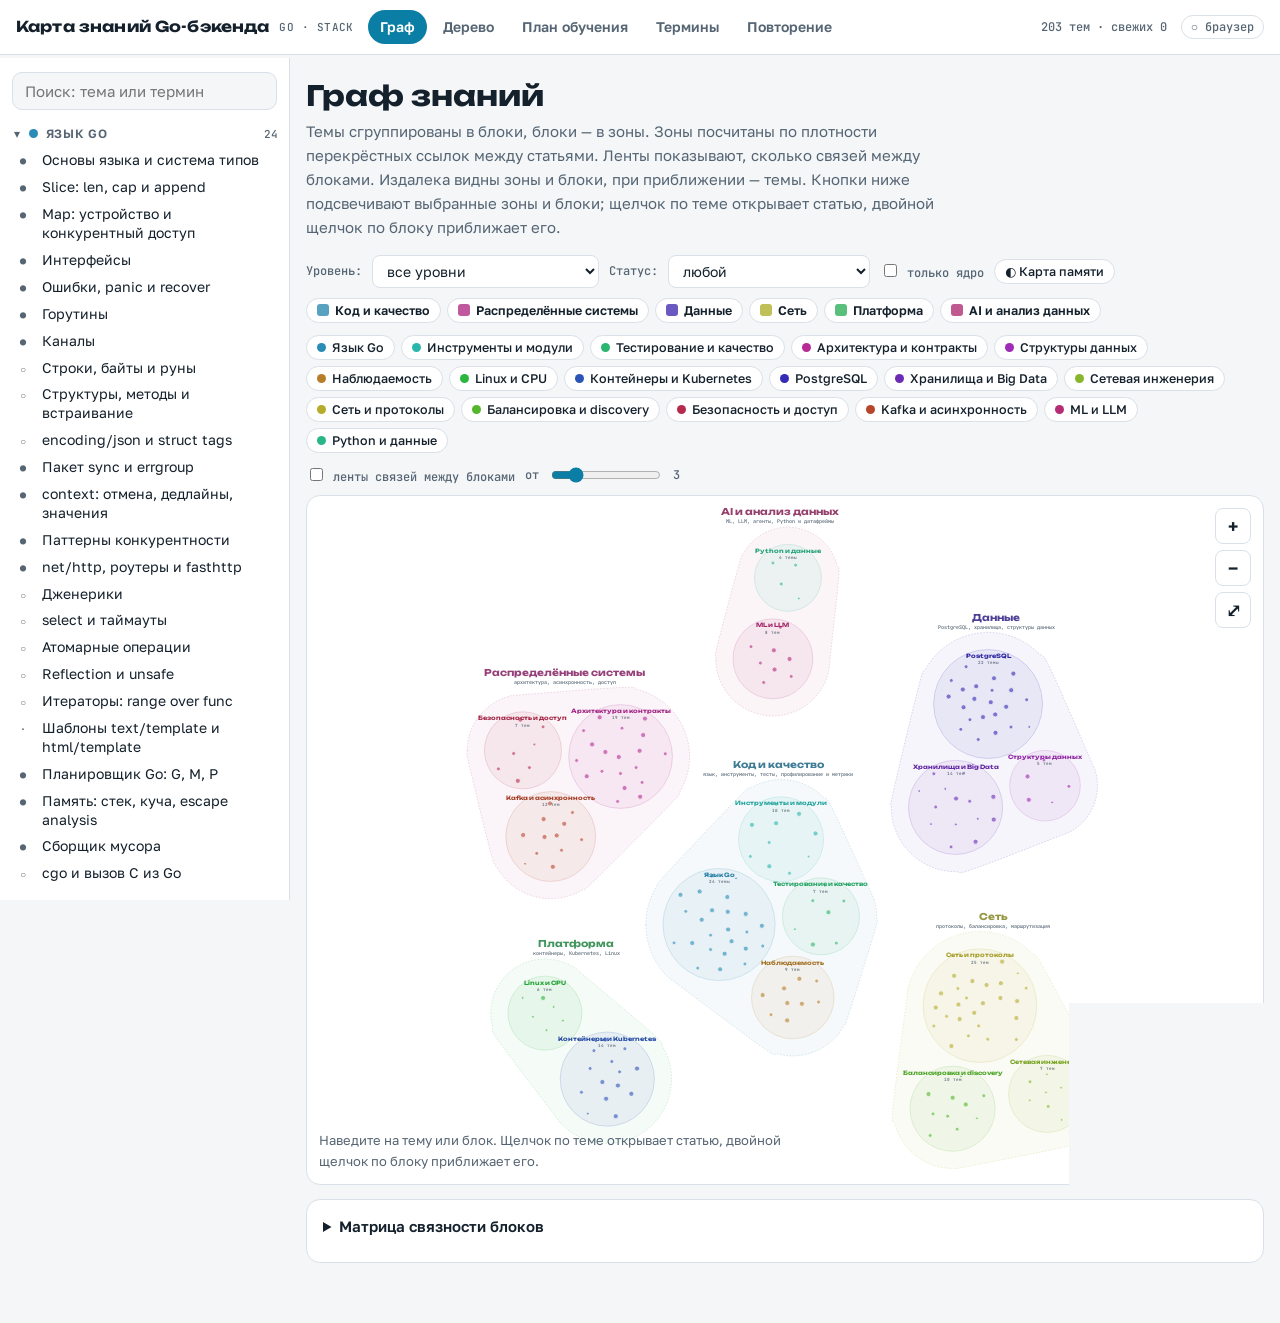
==== commit ee0c52b4: "Вкладки «Примеры» и «Сложный случай», блоки ML/LLM и Python, prereq.js, порядок изучения - 12 новых " ====
--- a/web/index.html
+++ b/web/index.html
@@ -82,8 +82,7 @@
       <h1 class="view-h">Дерево знаний</h1>
       <p class="lead">Темы разложены по уровням глубины, слева направо: от фундамента к экспертизе. Стрелка ведёт от темы, которую нужно знать раньше, к теме, которая на неё опирается. Щёлкните тему, чтобы подсветить маршрут; двойной щелчок открывает статью.</p>
       <div class="t-tools">
-        <div id="tmode" role="group" aria-label="Режим"><button type="button" data-m="to" aria-pressed="true">Маршрут к теме</button><button type="button" data-m="from" aria-pressed="false">Что открывает тема</button><button type="button" data-m="ab" aria-pressed="false">Путь A → B</button></div>
-        <label class="stat" style="display:inline"><input type="checkbox" id="tAll"> все предпосылки</label>
+        <div id="tmode" role="group" aria-label="Режим"><button type="button" data-m="to" aria-pressed="true">Маршрут к теме</button><button type="button" data-m="all" aria-pressed="false">Все предпосылки темы</button><button type="button" data-m="multi" aria-pressed="false">Несколько тем</button></div>
         <label class="stat" style="display:inline"><input type="checkbox" id="tOnly"> только маршрут</label>
         <label class="stat" style="display:inline"><input type="checkbox" id="tCore"> только ядро</label>
         <button type="button" class="btn" id="tClear">Сбросить выбор</button><button type="button" class="btn" id="tfit">Показать всё</button>
@@ -96,7 +95,7 @@
 
     <section class="view" id="v-plan" hidden>
       <h1 class="view-h">План обучения</h1>
-      <p class="lead">Пять уровней глубины по спиральной программе: каждый уровень проходит все области — от общих понятий к внутреннему устройству и тонкой настройке. Уровни 1–3 — то, что ждут от middle/senior Go-разработчика; 4 — внутреннее устройство для сильного senior; 5 — экспертиза, которую берут по мере надобности. Отметки ставятся по результатам тестов.</p>
+      <p class="lead">Пять уровней глубины по спиральной программе: каждый уровень проходит все области — от общих понятий к внутреннему устройству и тонкой настройке. Уровни 1–3 — то, что ждут от middle/senior Go-разработчика; 4 — внутреннее устройство для сильного senior; 5 — экспертиза, которую берут по мере надобности. Внутри уровня темы сгруппированы по зонам и пронумерованы в порядке изучения: каждая тема идёт после своих предпосылок. Отметки ставятся по результатам тестов.</p>
       <div class="keys"><span><b>●</b> ядро — спрашивают на собеседованиях</span><span>○ важно в работе</span><span>· кругозор</span></div>
       <div class="my-plans" id="myPlans"></div>
       <h2 class="mp-h">Общий план по уровням</h2>
@@ -124,6 +123,7 @@
 </div>
 <script src="js/core/kb.js"></script>
 <script src="content/manifest.js"></script>
+<script src="content/prereq.js"></script>
 <script src="js/loader.js"></script>
 </body>
 </html>
--- a/web/css/graph.css
+++ b/web/css/graph.css
@@ -63,7 +63,6 @@
 svg.focus .g-rib.hl,svg.focus .g-ribn.hl,svg.focus .g-zone.hl,svg.focus .g-hcount.hl,svg.focus .g-hstat.hl{opacity:1}
 svg.focus .g-rib.hl{stroke:hsl(var(--h) 60% 50%/.75)}
 svg.focus .g-edge.hl{display:inline}
-svg.focus.far .g-node.hl text{display:inline}
 .zchip .zdot{width:12px;height:12px;border-radius:3px;background:hsl(var(--zh) 45% 55%)}
 .zchip{font-weight:600}
 .g-rib input[type=range]{width:110px;vertical-align:middle;accent-color:var(--accent)}
@@ -85,11 +84,7 @@
 .mx th.top{writing-mode:vertical-rl;transform:rotate(180deg);text-align:left;height:110px;padding:4px 0}
 .mx td.zl{border-left:2px solid var(--fg)}.mx td.zt{border-top:2px solid var(--fg)}
 
-/* подсказки без приближения: подписи и кружки наведённой темы и соседей в постоянном экранном размере */
-svg.focus .g-node.hl text{display:inline;font-size:calc(12.5px * var(--k,1));stroke-width:calc(3.4px * var(--k,1))}
-svg.focus .g-node.hl circle{opacity:1;r:max(6px,calc(5px * var(--k,1)))}
-svg.focus .g-node.hot text{font-size:calc(15px * var(--k,1));font-weight:700}
-svg.focus .g-node.hot circle{r:max(9px,calc(8px * var(--k,1)));stroke:var(--fg);stroke-width:calc(2px * var(--k,1))}
+/* подсказка у курсора; подписи тем видны только при приближении */
 .gcard{position:absolute;z-index:3;pointer-events:none;max-width:320px;background:var(--surface);border:1px solid var(--line);border-radius:12px;padding:10px 12px;box-shadow:0 10px 28px rgba(0,0,0,.16);display:flex;flex-direction:column;gap:3px;font-size:13px;line-height:1.4}
 .gcard b{font-size:14.5px}
 .gc-meta{display:flex;gap:6px;align-items:center;color:var(--muted);font-size:12.5px}
--- a/web/css/plan.css
+++ b/web/css/plan.css
@@ -25,3 +25,11 @@
 .mp-n{font:600 11px var(--f-mono);color:var(--muted);min-width:16px}
 .mp-act{display:flex;gap:8px;flex-wrap:wrap;align-items:center;margin-top:4px}
 .mp-card .st-topics{grid-column:auto}
+/* подгруппы по зонам внутри уровня */
+.st-zones{grid-column:2;display:grid;gap:10px}
+.st-zone{border-left:3px solid hsl(var(--zh) 45% 50%);padding:2px 0 2px 12px}
+.st-zh{display:flex;align-items:center;gap:8px;font:700 12px var(--f-body);text-transform:uppercase;letter-spacing:.06em;color:hsl(var(--zh) 40% var(--zl-l,42%));margin-bottom:6px}
+.st-zh .zdot{width:10px;height:10px;border-radius:3px;background:hsl(var(--zh) 45% 55%)}
+.st-zc{font:500 11px var(--f-mono);color:var(--muted);text-transform:none;letter-spacing:0}
+.st-zone .st-topics{grid-column:auto}
+@media (max-width:860px){.st-zones{grid-column:1}}
--- a/web/css/tree.css
+++ b/web/css/tree.css
@@ -42,3 +42,6 @@
 .tp-actions{display:flex;gap:8px;flex-wrap:wrap;margin:6px 0}
 .tp-save{display:flex;gap:8px;margin:6px 0 0}
 .tp-save input{flex:1;min-width:0;font:14px var(--f-body);padding:6px 10px;border:1px solid var(--line);border-radius:8px;background:var(--bg);color:var(--fg)}
+.t-edge.tr{stroke-opacity:.09}
+svg.pathmode .t-edge.tr.on{stroke-opacity:.55;stroke-width:1.4}
+.t-num{font:600 9.5px var(--f-mono);fill:var(--muted);pointer-events:none}
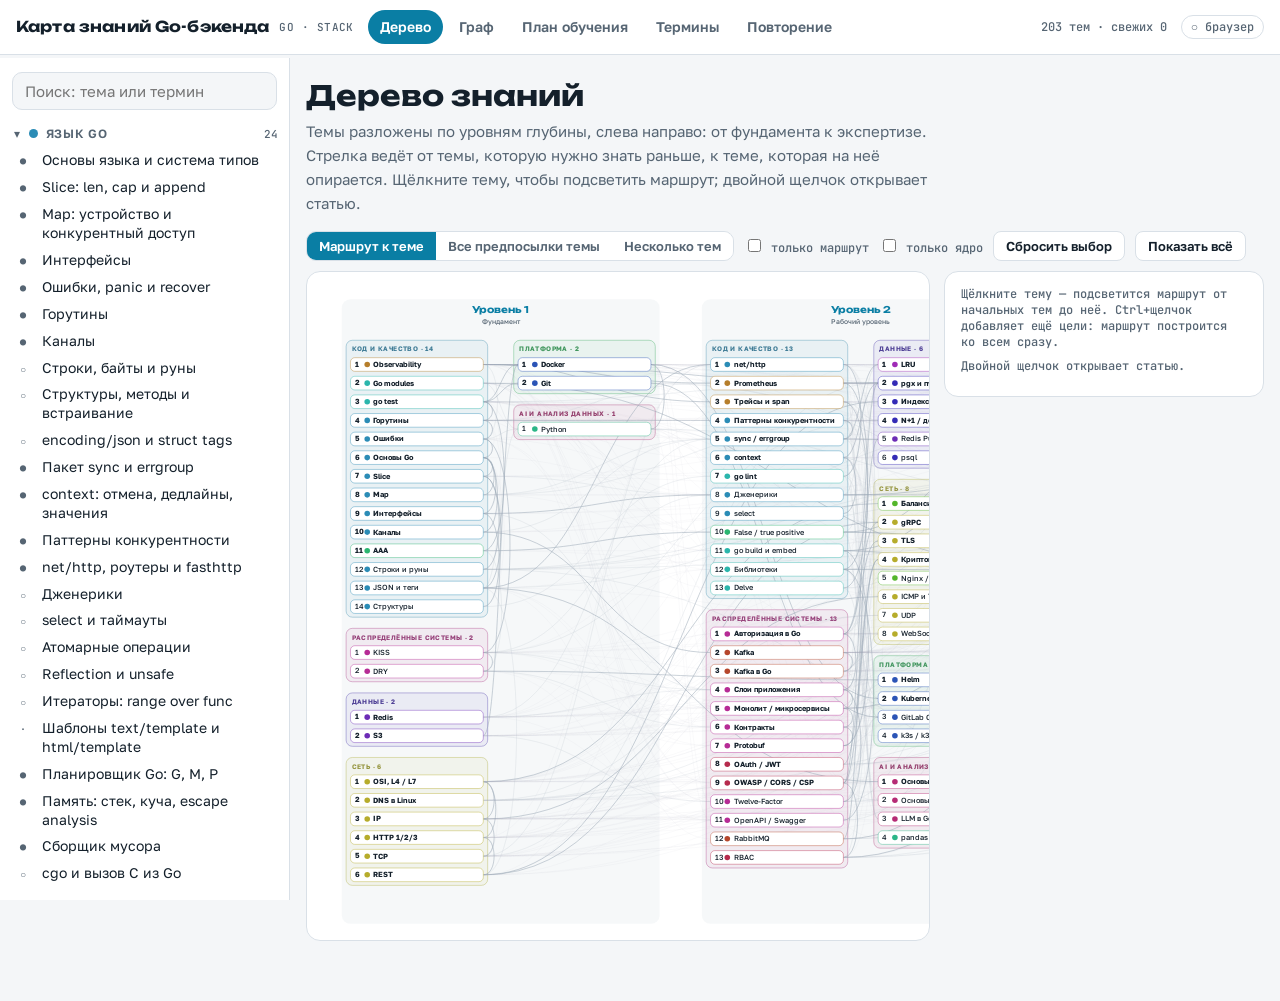
==== commit 0bbee91f: "Интерфейс: дерево первым, карта памяти по умолчанию, граф по размеру окна, без реакции на наведение " ====
--- a/web/index.html
+++ b/web/index.html
@@ -23,8 +23,8 @@
   <button class="menu-btn" id="menuBtn" aria-label="Открыть оглавление">☰ Темы</button>
   <div class="brand">Карта знаний Go-бэкенда <small>GO · STACK</small></div>
   <nav class="tabs" aria-label="Разделы">
+    <a href="#tree" data-v="tree">Дерево</a>
     <a href="#graph" data-v="graph">Граф</a>
-    <a href="#tree" data-v="tree">Дерево</a>
     <a href="#plan" data-v="plan">План обучения</a>
     <a href="#terms" data-v="terms">Термины</a>
     <a href="#review" data-v="review">Повторение</a>
@@ -44,7 +44,15 @@
     <div class="banner" id="banner" hidden></div>
     <section class="view" id="v-graph">
       <h1 class="view-h">Граф знаний</h1>
-      <p class="lead">Темы сгруппированы в блоки, блоки — в зоны. Зоны посчитаны по плотности перекрёстных ссылок между статьями. Ленты показывают, сколько связей между блоками. Издалека видны зоны и блоки, при приближении — темы. Кнопки ниже подсвечивают выбранные зоны и блоки; щелчок по теме открывает статью, двойной щелчок по блоку приближает его.</p>
+      <details class="lead g-help"><summary>Как читать граф</summary>Темы сгруппированы в блоки, блоки — в зоны. Зоны посчитаны по плотности перекрёстных ссылок между статьями. Ленты показывают, сколько связей между блоками. Издалека видны зоны и блоки, при приближении — темы. Кнопки ниже подсвечивают выбранные зоны и блоки; щелчок по теме открывает статью, двойной щелчок по блоку приближает его.</details>
+      <div class="g-layout">
+      <div class="graph-shell">
+        <svg id="kgraph" role="img" aria-label="Граф связанных тем"></svg>
+        <div class="g-tools"><button id="zin" aria-label="Приблизить">+</button><button id="zout" aria-label="Отдалить">−</button><button id="zfit" aria-label="Показать всё">⤢</button></div>
+        <div class="g-tip" id="gtip"></div>
+        <div class="gcard" id="gcard" hidden></div>
+      </div>
+      <aside class="g-side" aria-label="Управление графом">
       <div class="g-row">
         <label for="stageSel" class="stat" style="display:inline">Уровень:</label>
         <select id="stageSel"><option value="">все уровни</option></select>
@@ -66,11 +74,7 @@
         <label class="stat" style="display:inline"><input type="checkbox" id="ribOn"> ленты связей между блоками</label>
         <label class="stat" style="display:inline" for="ribThr">от</label> <input type="range" id="ribThr" min="1" max="12" value="3" aria-label="Минимум связей для ленты"> <b class="stat" id="ribThrV">3</b>
       </div>
-      <div class="graph-shell">
-        <svg id="kgraph" role="img" aria-label="Граф связанных тем"></svg>
-        <div class="g-tools"><button id="zin" aria-label="Приблизить">+</button><button id="zout" aria-label="Отдалить">−</button><button id="zfit" aria-label="Показать всё">⤢</button></div>
-        <div class="g-tip" id="gtip"></div>
-        <div class="gcard" id="gcard" hidden></div>
+      </aside>
       </div>
       <details class="mx-box"><summary>Матрица связности блоков</summary>
         <p class="lead">Число перекрёстных ссылок между блоками; чем темнее клетка, тем сильнее связь относительно размеров блоков. Жирные линии — границы зон. Наведите на клетку, чтобы подсветить пару на графе.</p>
--- a/web/css/graph.css
+++ b/web/css/graph.css
@@ -1,5 +1,6 @@
 /* граф */
-.graph-shell{position:relative;background:var(--surface);border:1px solid var(--line);border-radius:14px;overflow:hidden;height:calc(100vh - 210px);min-height:440px}
+.graph-shell{position:relative;background:var(--surface);border:1px solid var(--line);border-radius:14px;overflow:hidden;height:calc(100vh - 210px);min-height:420px}
+.g-help{margin:0 0 8px}.g-help summary{cursor:pointer;color:var(--muted)}
 #kgraph{width:100%;height:100%;display:block;touch-action:none;cursor:grab}
 #kgraph.dragging{cursor:grabbing}
 .g-hull{fill:hsl(var(--h) var(--node-s) var(--node-l)/var(--hull-a));stroke:hsl(var(--h) var(--node-s) var(--node-l)/.35);stroke-width:1.2}
@@ -94,3 +95,10 @@
 
 
 svg.focus .g-node.hl.nolab text{display:none}
+/* граф и управление рядом: граф занимает высоту окна, фильтры — колонка справа */
+.g-layout{display:grid;grid-template-columns:minmax(0,1fr) 300px;gap:12px;align-items:start}
+.g-side{display:flex;flex-direction:column;gap:8px;max-height:var(--gh,calc(100vh - 160px));overflow:auto;padding-right:2px}
+.g-side .g-row{flex-wrap:wrap;margin:0}
+.g-side .legend{margin:0}
+.g-side select{max-width:100%}
+@media (max-width:1100px){.g-layout{grid-template-columns:1fr}.g-side{max-height:none;order:-1}}
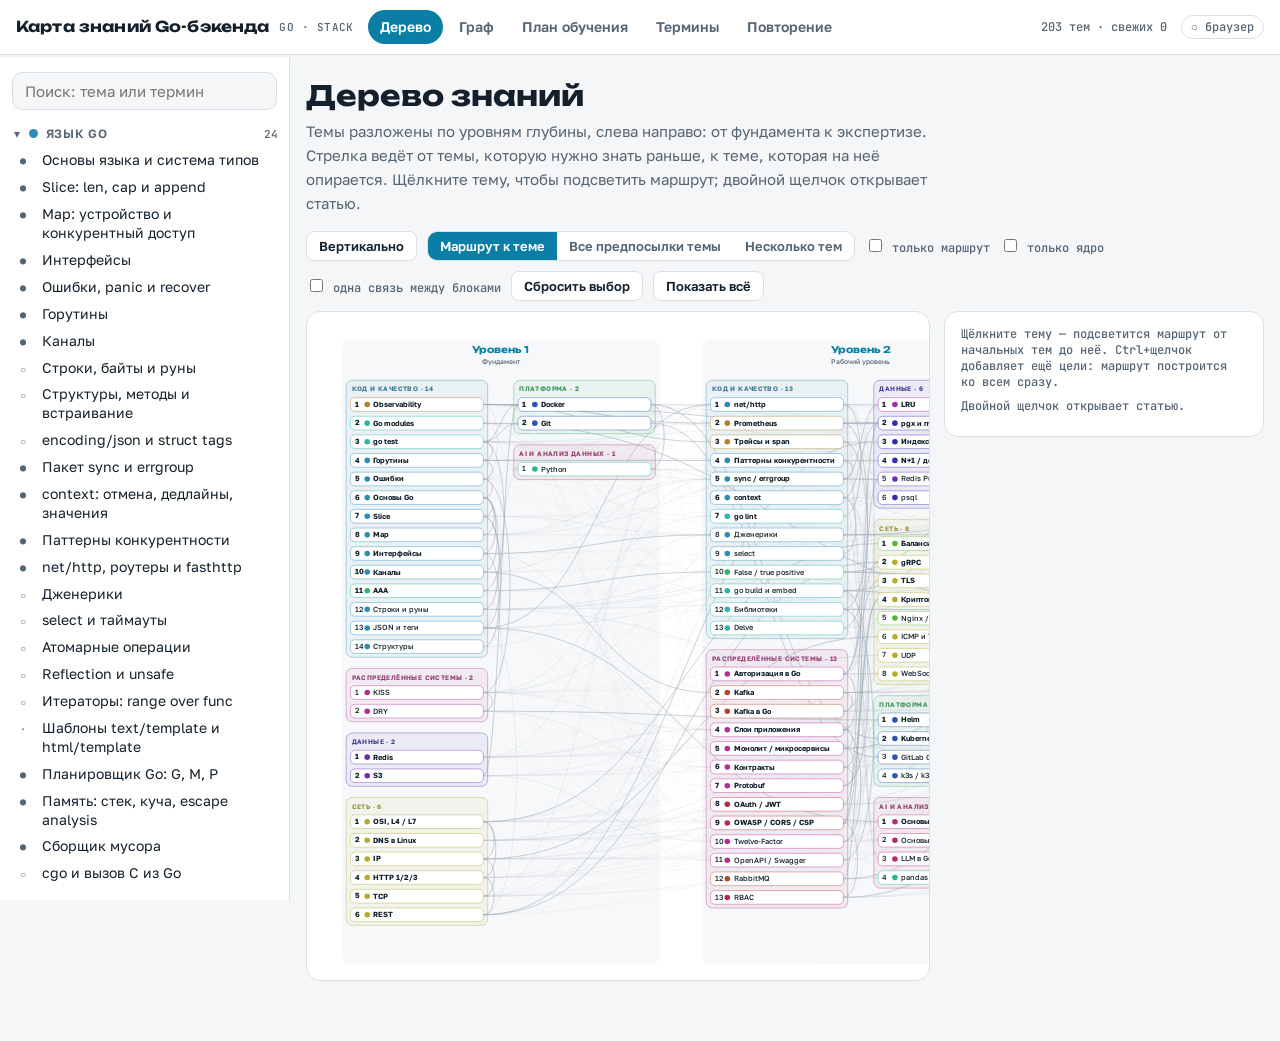
==== commit d5cce44b: "Дерево: вертикальный вид переключателем и флажок «одна связь между блоками» (прототипы п.3 и п.5) Co" ====
--- a/web/index.html
+++ b/web/index.html
@@ -86,9 +86,11 @@
       <h1 class="view-h">Дерево знаний</h1>
       <p class="lead">Темы разложены по уровням глубины, слева направо: от фундамента к экспертизе. Стрелка ведёт от темы, которую нужно знать раньше, к теме, которая на неё опирается. Щёлкните тему, чтобы подсветить маршрут; двойной щелчок открывает статью.</p>
       <div class="t-tools">
+        <button type="button" class="btn" id="tVert" aria-pressed="false" title="Уровни сверху вниз, зоны — столбцами">Вертикально</button>
         <div id="tmode" role="group" aria-label="Режим"><button type="button" data-m="to" aria-pressed="true">Маршрут к теме</button><button type="button" data-m="all" aria-pressed="false">Все предпосылки темы</button><button type="button" data-m="multi" aria-pressed="false">Несколько тем</button></div>
         <label class="stat" style="display:inline"><input type="checkbox" id="tOnly"> только маршрут</label>
         <label class="stat" style="display:inline"><input type="checkbox" id="tCore"> только ядро</label>
+        <label class="stat" style="display:inline" title="Для режимов «Все предпосылки темы» и «Несколько тем»: между парой блоков показывать одну связь"><input type="checkbox" id="tOne"> одна связь между блоками</label>
         <button type="button" class="btn" id="tClear">Сбросить выбор</button><button type="button" class="btn" id="tfit">Показать всё</button>
       </div>
       <div class="tree-wrap">
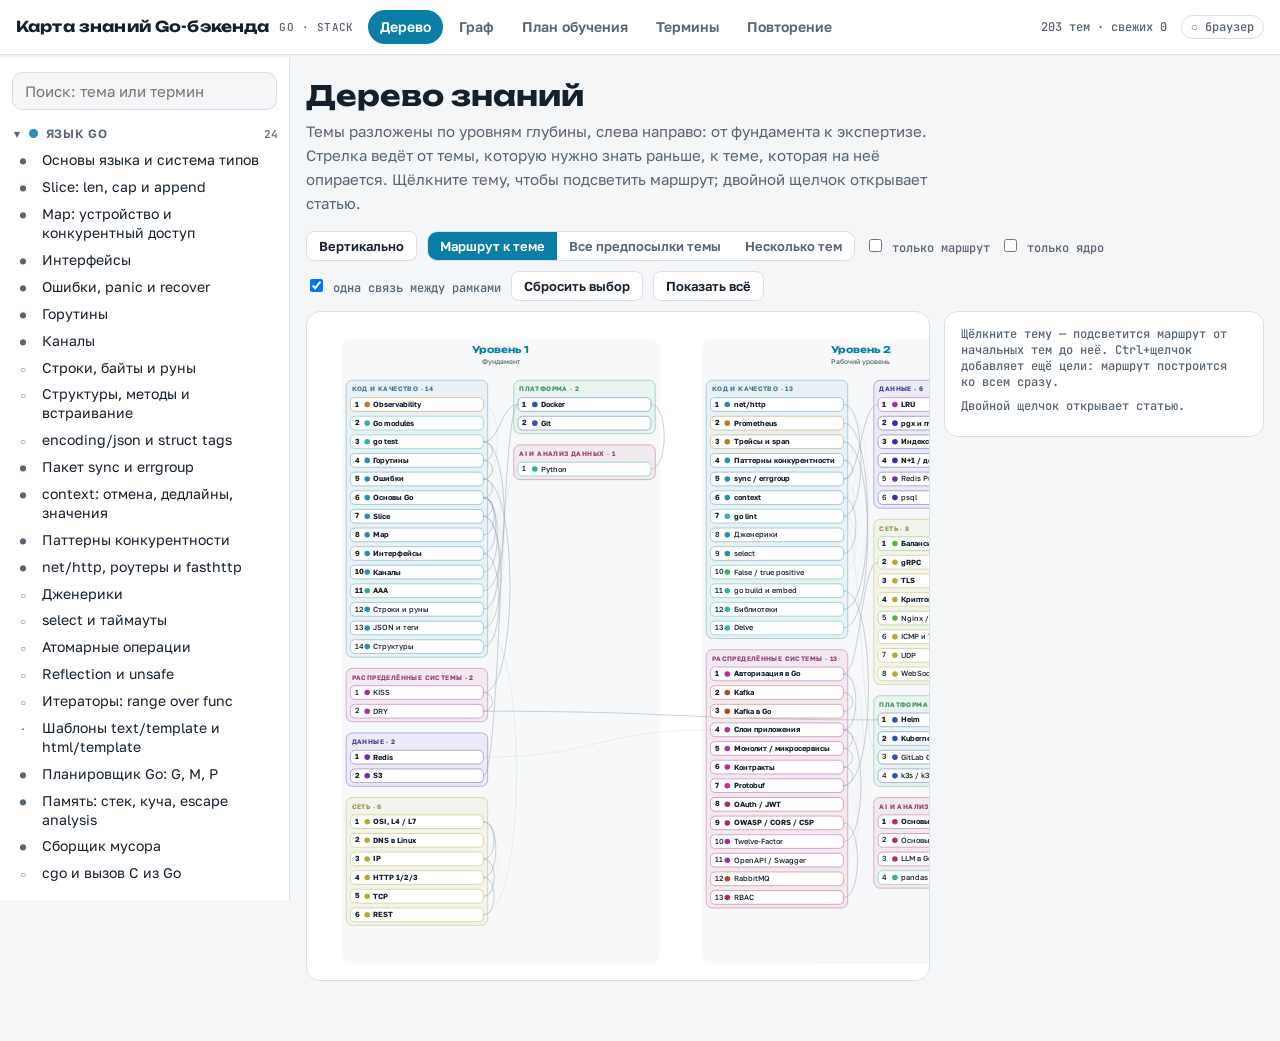
==== commit 3b5333aa: "Дерево: одна связь между рамками по умолчанию, без связей к уже достижимым рамкам (840 → 39) Co-Auth" ====
--- a/web/index.html
+++ b/web/index.html
@@ -90,7 +90,7 @@
         <div id="tmode" role="group" aria-label="Режим"><button type="button" data-m="to" aria-pressed="true">Маршрут к теме</button><button type="button" data-m="all" aria-pressed="false">Все предпосылки темы</button><button type="button" data-m="multi" aria-pressed="false">Несколько тем</button></div>
         <label class="stat" style="display:inline"><input type="checkbox" id="tOnly"> только маршрут</label>
         <label class="stat" style="display:inline"><input type="checkbox" id="tCore"> только ядро</label>
-        <label class="stat" style="display:inline" title="Для режимов «Все предпосылки темы» и «Несколько тем»: между парой блоков показывать одну связь"><input type="checkbox" id="tOne"> одна связь между блоками</label>
+        <label class="stat" style="display:inline" title="Между парой рамок (уровень × зона) показывать одну связь; связи внутри рамки — все"><input type="checkbox" id="tOne" checked> одна связь между рамками</label>
         <button type="button" class="btn" id="tClear">Сбросить выбор</button><button type="button" class="btn" id="tfit">Показать всё</button>
       </div>
       <div class="tree-wrap">
--- a/web/css/tree.css
+++ b/web/css/tree.css
@@ -45,3 +45,4 @@
 .t-edge.tr{stroke-opacity:.09}
 svg.pathmode .t-edge.tr.on{stroke-opacity:.55;stroke-width:1.4}
 .t-num{font:600 9.5px var(--f-mono);fill:var(--muted);pointer-events:none}
+.t-edge.cut{display:none}
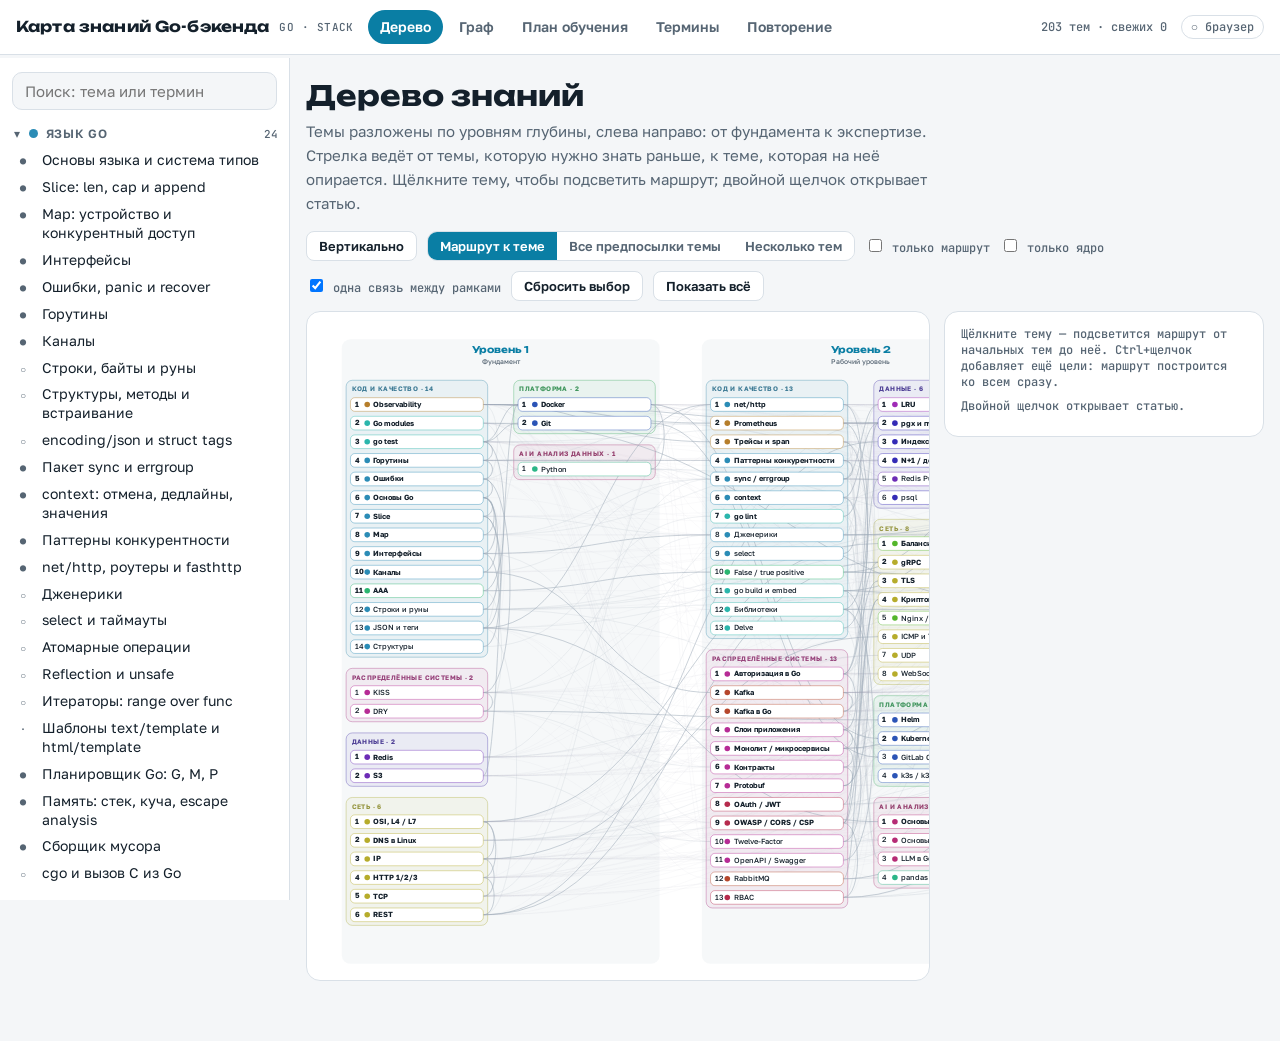
==== commit 769fa558: "Граф без связей, зоны ближе, блоки шире, подписи без перекрытий; дерево: прореживание только в режим" ====
--- a/web/index.html
+++ b/web/index.html
@@ -44,7 +44,7 @@
     <div class="banner" id="banner" hidden></div>
     <section class="view" id="v-graph">
       <h1 class="view-h">Граф знаний</h1>
-      <details class="lead g-help"><summary>Как читать граф</summary>Темы сгруппированы в блоки, блоки — в зоны. Зоны посчитаны по плотности перекрёстных ссылок между статьями. Ленты показывают, сколько связей между блоками. Издалека видны зоны и блоки, при приближении — темы. Кнопки ниже подсвечивают выбранные зоны и блоки; щелчок по теме открывает статью, двойной щелчок по блоку приближает его.</details>
+      <details class="lead g-help"><summary>Как читать граф</summary>Темы сгруппированы в блоки, блоки — в зоны. Зоны посчитаны по плотности перекрёстных ссылок между статьями. Издалека видны зоны и блоки, при приближении — темы. Кнопки ниже подсвечивают выбранные зоны и блоки; щелчок по теме открывает статью, двойной щелчок по блоку приближает его.</details>
       <div class="g-layout">
       <div class="graph-shell">
         <svg id="kgraph" role="img" aria-label="Граф связанных тем"></svg>
@@ -70,7 +70,7 @@
       </div>
       <div class="legend" id="zoneChips" aria-label="Подсветить зоны"></div>
       <div class="legend" id="legend" aria-label="Подсветить блоки"></div>
-      <div class="g-row g-rib">
+      <div class="g-row g-rib" hidden>
         <label class="stat" style="display:inline"><input type="checkbox" id="ribOn"> ленты связей между блоками</label>
         <label class="stat" style="display:inline" for="ribThr">от</label> <input type="range" id="ribThr" min="1" max="12" value="3" aria-label="Минимум связей для ленты"> <b class="stat" id="ribThrV">3</b>
       </div>
@@ -90,7 +90,7 @@
         <div id="tmode" role="group" aria-label="Режим"><button type="button" data-m="to" aria-pressed="true">Маршрут к теме</button><button type="button" data-m="all" aria-pressed="false">Все предпосылки темы</button><button type="button" data-m="multi" aria-pressed="false">Несколько тем</button></div>
         <label class="stat" style="display:inline"><input type="checkbox" id="tOnly"> только маршрут</label>
         <label class="stat" style="display:inline"><input type="checkbox" id="tCore"> только ядро</label>
-        <label class="stat" style="display:inline" title="Между парой рамок (уровень × зона) показывать одну связь; связи внутри рамки — все"><input type="checkbox" id="tOne" checked> одна связь между рамками</label>
+        <label class="stat" style="display:inline" title="В режимах «Все предпосылки темы» и «Несколько тем»: между парой рамок (уровень × зона) рисовать одну связь; связи внутри рамки — все"><input type="checkbox" id="tOne" checked> одна связь между рамками</label>
         <button type="button" class="btn" id="tClear">Сбросить выбор</button><button type="button" class="btn" id="tfit">Показать всё</button>
       </div>
       <div class="tree-wrap">
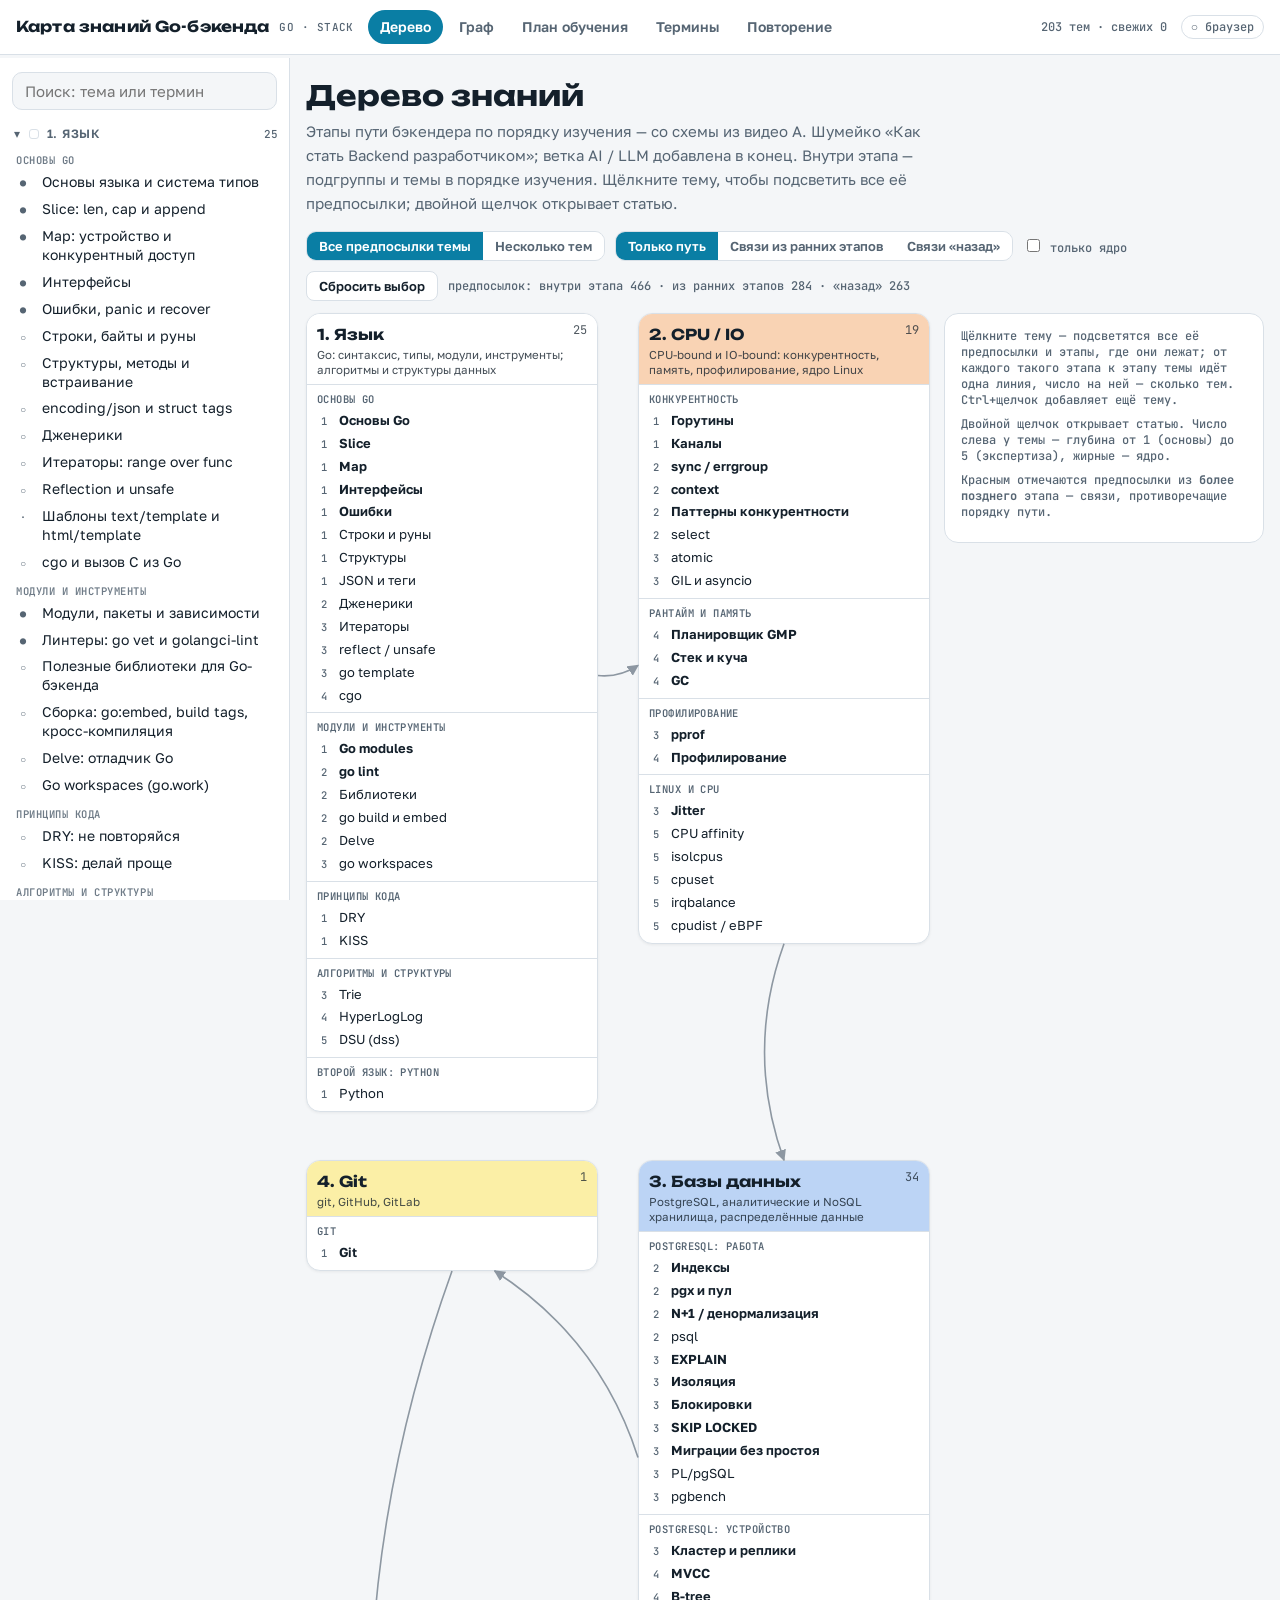
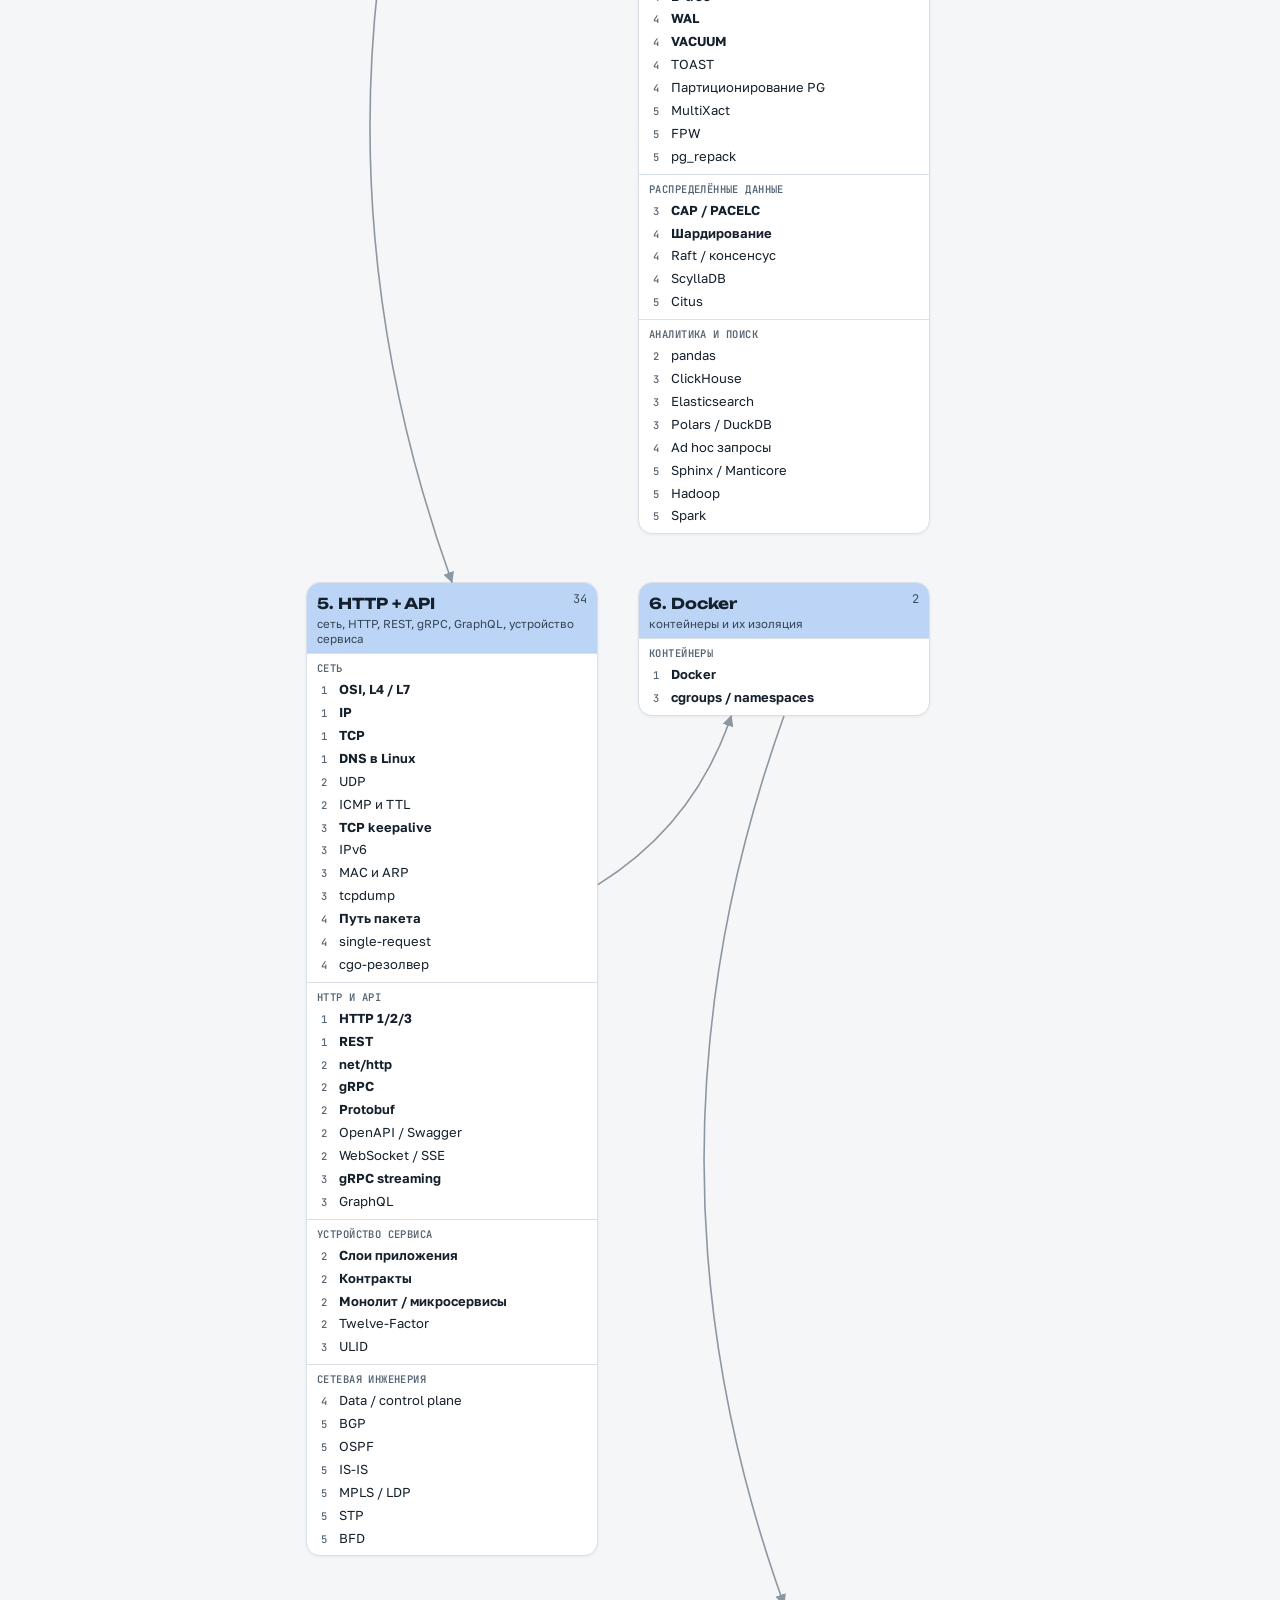
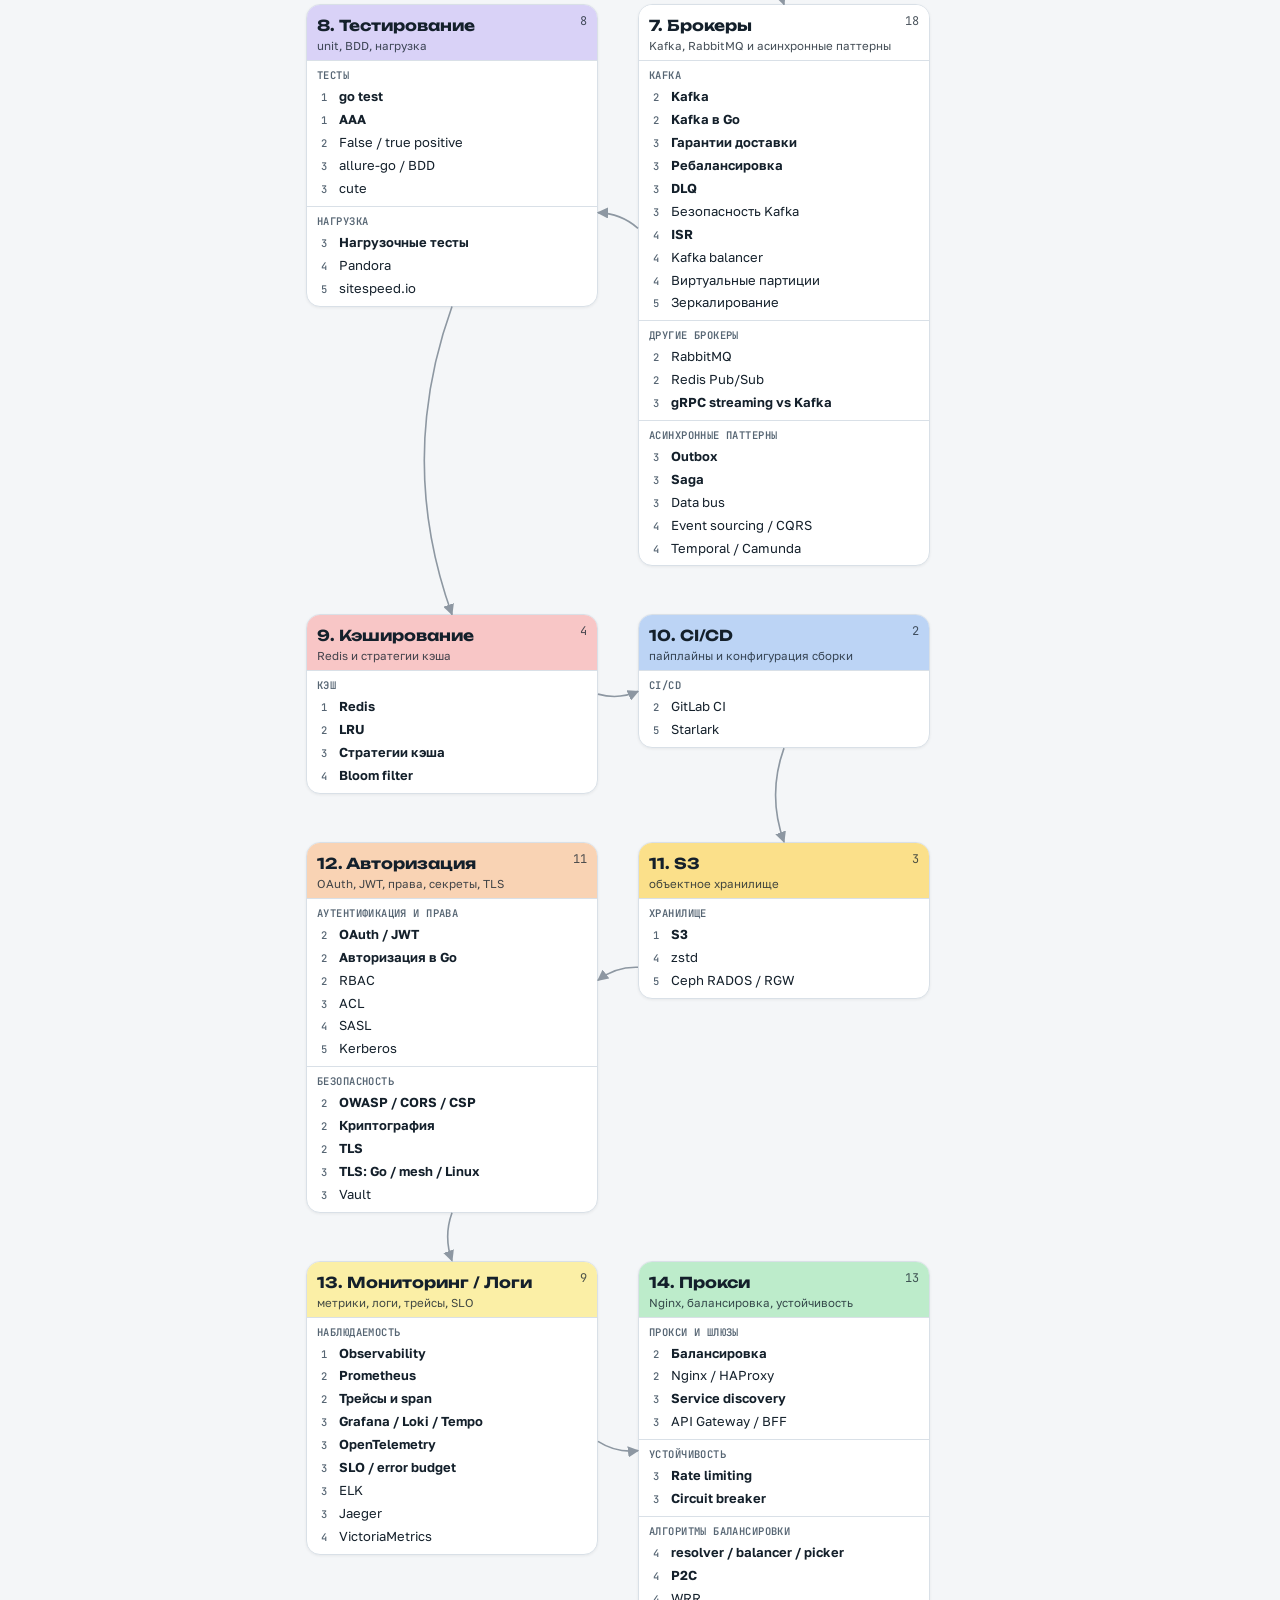
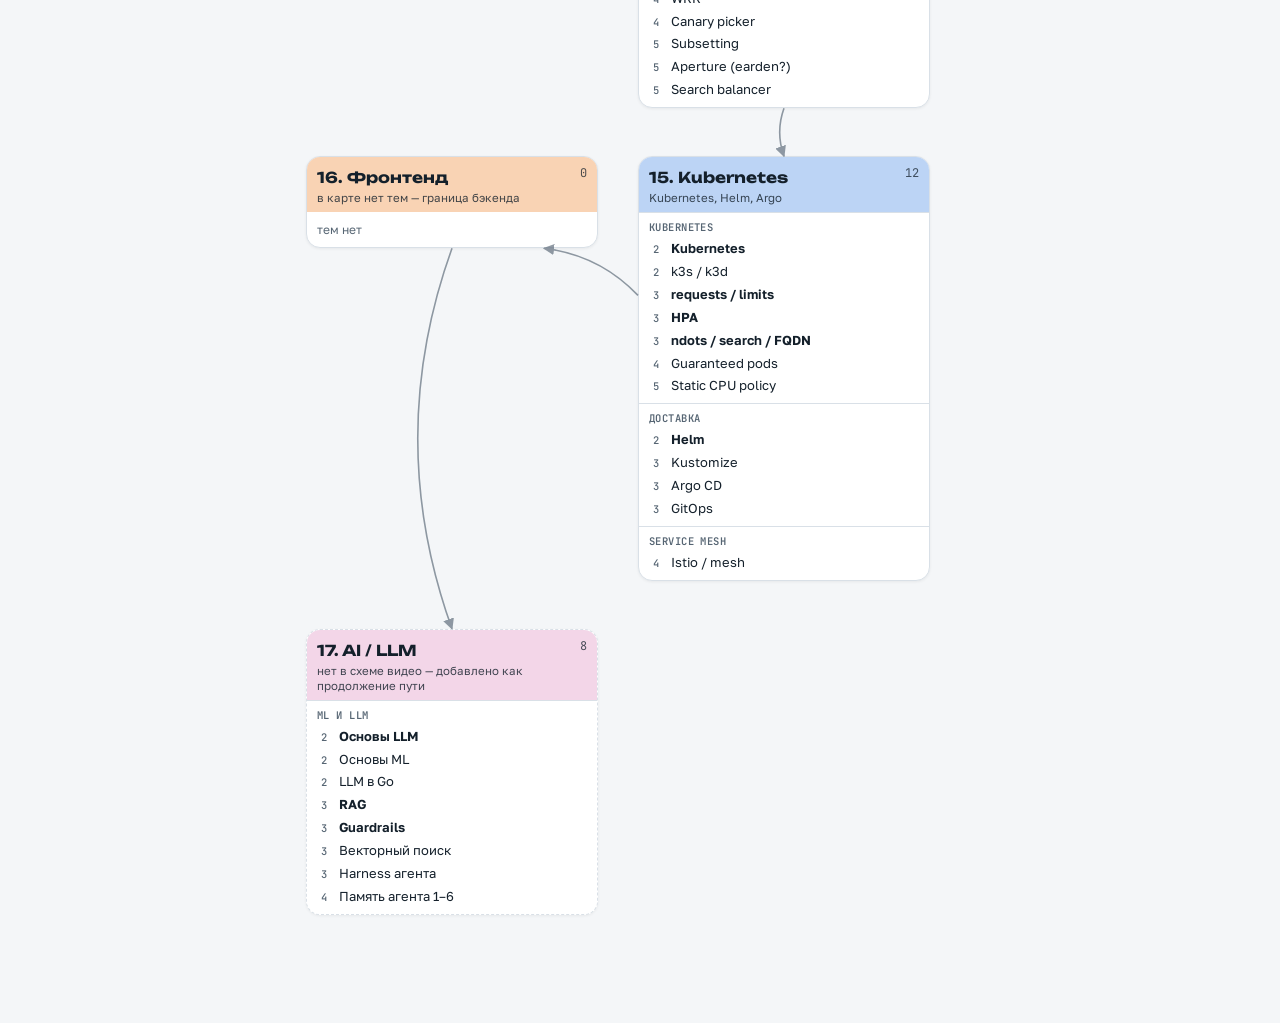
==== commit 3ab89002: "Этапы пути бэкендера вместо уровней: дерево, план обучения и левое меню - web/content/roadmap.js: 16" ====
--- a/web/index.html
+++ b/web/index.html
@@ -84,27 +84,26 @@
 
     <section class="view" id="v-tree" hidden>
       <h1 class="view-h">Дерево знаний</h1>
-      <p class="lead">Темы разложены по уровням глубины, слева направо: от фундамента к экспертизе. Стрелка ведёт от темы, которую нужно знать раньше, к теме, которая на неё опирается. Щёлкните тему, чтобы подсветить маршрут; двойной щелчок открывает статью.</p>
+      <p class="lead">Этапы пути бэкендера по порядку изучения — со схемы из видео А. Шумейко «Как стать Backend разработчиком»; ветка AI / LLM добавлена в конец. Внутри этапа — подгруппы и темы в порядке изучения. Щёлкните тему, чтобы подсветить все её предпосылки; двойной щелчок открывает статью.</p>
       <div class="t-tools">
-        <button type="button" class="btn" id="tVert" aria-pressed="false" title="Уровни сверху вниз, зоны — столбцами">Вертикально</button>
-        <div id="tmode" role="group" aria-label="Режим"><button type="button" data-m="to" aria-pressed="true">Маршрут к теме</button><button type="button" data-m="all" aria-pressed="false">Все предпосылки темы</button><button type="button" data-m="multi" aria-pressed="false">Несколько тем</button></div>
-        <label class="stat" style="display:inline"><input type="checkbox" id="tOnly"> только маршрут</label>
+        <div id="tmode" role="group" aria-label="Выбор тем"><button type="button" data-m="all" aria-pressed="true">Все предпосылки темы</button><button type="button" data-m="multi" aria-pressed="false">Несколько тем</button></div>
+        <div id="tlinkm" class="seg" role="group" aria-label="Связи между этапами"><button type="button" data-l="none" aria-pressed="true">Только путь</button><button type="button" data-l="fw" aria-pressed="false">Связи из ранних этапов</button><button type="button" data-l="bw" aria-pressed="false">Связи «назад»</button></div>
         <label class="stat" style="display:inline"><input type="checkbox" id="tCore"> только ядро</label>
-        <label class="stat" style="display:inline" title="В режимах «Все предпосылки темы» и «Несколько тем»: между парой рамок (уровень × зона) рисовать одну связь; связи внутри рамки — все"><input type="checkbox" id="tOne" checked> одна связь между рамками</label>
-        <button type="button" class="btn" id="tClear">Сбросить выбор</button><button type="button" class="btn" id="tfit">Показать всё</button>
+        <button type="button" class="btn" id="tClear">Сбросить выбор</button>
+        <span class="stat" id="tsum"></span>
       </div>
       <div class="tree-wrap">
-        <div class="tree-shell"><svg id="tsvg" role="img" aria-label="Дерево тем по этапам"></svg><div class="gcard" id="tcard" hidden></div></div>
+        <div class="rm-map" id="tmap"><svg id="tlinks" aria-hidden="true"></svg><div id="trows"></div></div>
         <div class="tpanel" id="tpanel"></div>
       </div>
     </section>
 
     <section class="view" id="v-plan" hidden>
       <h1 class="view-h">План обучения</h1>
-      <p class="lead">Пять уровней глубины по спиральной программе: каждый уровень проходит все области — от общих понятий к внутреннему устройству и тонкой настройке. Уровни 1–3 — то, что ждут от middle/senior Go-разработчика; 4 — внутреннее устройство для сильного senior; 5 — экспертиза, которую берут по мере надобности. Внутри уровня темы сгруппированы по зонам и пронумерованы в порядке изучения: каждая тема идёт после своих предпосылок. Отметки ставятся по результатам тестов.</p>
+      <p class="lead">План идёт по этапам пути бэкендера — со схемы из видео А. Шумейко «Как стать Backend разработчиком»: язык → CPU/IO → базы данных → Git → HTTP + API → Docker → брокеры → тестирование → кэширование → CI/CD → S3 → авторизация → мониторинг → прокси → Kubernetes. Ветка AI / LLM добавлена в конец. Внутри этапа темы сгруппированы и пронумерованы в порядке изучения; «ур.» — глубина темы от 1 (основы) до 5 (экспертиза). Отметки ставятся по результатам тестов.</p>
       <div class="keys"><span><b>●</b> ядро — спрашивают на собеседованиях</span><span>○ важно в работе</span><span>· кругозор</span></div>
       <div class="my-plans" id="myPlans"></div>
-      <h2 class="mp-h">Общий план по уровням</h2>
+      <h2 class="mp-h">Общий план по этапам</h2>
       <div class="stages" id="stages"></div>
     </section>
 
@@ -130,6 +129,7 @@
 <script src="js/core/kb.js"></script>
 <script src="content/manifest.js"></script>
 <script src="content/prereq.js"></script>
+<script src="content/roadmap.js"></script>
 <script src="js/loader.js"></script>
 </body>
 </html>
--- a/web/css/layout.css
+++ b/web/css/layout.css
@@ -62,3 +62,6 @@
   .graph-shell{height:70vh}
 }
 @media (prefers-reduced-motion:reduce){*{transition:none!important}}
+/* меню по этапам пути */
+.nav-block>button .sdot{width:10px;height:10px;border-radius:3px;background:var(--sc);border:1px solid var(--line);flex:none}
+.nav-sub{list-style:none;font:600 10.5px var(--f-mono);text-transform:uppercase;letter-spacing:.05em;color:var(--muted);margin:8px 0 2px 4px;opacity:.85}
--- a/web/css/plan.css
+++ b/web/css/plan.css
@@ -33,3 +33,8 @@
 .st-zc{font:500 11px var(--f-mono);color:var(--muted);text-transform:none;letter-spacing:0}
 .st-zone .st-topics{grid-column:auto}
 @media (max-width:860px){.st-zones{grid-column:1}}
+/* этапы пути: цвет этапа и подгруппы */
+.stage{border-left:8px solid var(--sc)}
+.stage.extra{border-style:dashed}
+.st-sub .sdot{width:10px;height:10px;border-radius:3px;background:var(--sc);border:1px solid var(--line);display:inline-block;margin-right:6px}
+.st-topics .lvn{font:500 10.5px var(--f-mono);color:var(--muted)}
--- a/web/css/tree.css
+++ b/web/css/tree.css
@@ -1,48 +1,53 @@
-/* Дерево знаний по этапам */
+/* Дерево знаний по этапам пути: карточки этапов змейкой, линии между этапами, панель маршрута */
 .tree-wrap{display:grid;grid-template-columns:minmax(0,1fr) 320px;gap:14px;align-items:start}
-.tree-shell{position:relative;background:var(--surface);border:1px solid var(--line);border-radius:14px;overflow:hidden;height:calc(100vh - 230px);min-height:460px}
-#tsvg{width:100%;height:100%;display:block;cursor:grab;touch-action:none}
-.t-col{fill:var(--surface-2);opacity:.55}
-.t-stage{font:700 15px var(--f-display);fill:var(--accent);text-anchor:middle}
-.t-stage2{font:500 11px var(--f-body);fill:var(--muted);text-anchor:middle}
-.t-edge{fill:none;stroke:var(--edge);stroke-opacity:.25;stroke-width:1}
-.t-edge.main{stroke-opacity:.6;stroke-width:1.4}
-.t-node{cursor:pointer}
-.t-node rect{fill:var(--surface);stroke:hsl(var(--h) var(--node-s) var(--node-l)/.55);stroke-width:1.2}
-.t-node circle{fill:hsl(var(--h) var(--node-s) var(--node-l))}
-.t-node text{font:500 12px var(--f-body);fill:var(--fg);pointer-events:none}
-.t-node.l1 text{font-weight:700}
-.t-node.st-ok rect{stroke:var(--good);stroke-width:2}
-.t-node.st-soon rect,.t-node.st-due rect{stroke:var(--warn);stroke-width:2;stroke-dasharray:4 3}
-.t-node.st-fail rect{stroke:var(--bad);stroke-width:2;stroke-dasharray:4 3}
-.t-node:hover rect{fill:var(--accent-soft)}
-.t-node.dim-core{opacity:.25}
-svg.pathmode .t-node{opacity:.22}
-svg.pathmode .t-edge{opacity:.12}
-svg.pathmode .t-node.on{opacity:1}
-svg.pathmode .t-node.on rect{fill:color-mix(in srgb,hsl(var(--h) var(--node-s) var(--node-l)) 14%,var(--surface))}
-svg.pathmode .t-edge.on{opacity:1;stroke:var(--accent);stroke-opacity:.9;stroke-width:2.2}
-svg.pathmode .t-node.sel rect{stroke:var(--accent);stroke-width:3;fill:var(--accent-soft)}
-svg.onlypath .t-node:not(.on),svg.onlypath .t-edge:not(.on){display:none}
-.t-tools{display:flex;gap:10px;flex-wrap:wrap;align-items:center;margin-bottom:10px}
-#tmode button{font:600 13px var(--f-body);border:0;background:var(--surface);color:var(--muted);padding:6px 12px;cursor:pointer}
-#tmode{display:inline-flex;border:1px solid var(--line);border-radius:10px;overflow:hidden}
-#tmode button[aria-pressed="true"]{background:var(--accent);color:var(--accent-fg)}
-.tpanel{background:var(--surface);border:1px solid var(--line);border-radius:14px;padding:14px 16px;max-height:calc(100vh - 230px);overflow:auto}
+.t-tools{display:flex;gap:10px;flex-wrap:wrap;align-items:center;margin-bottom:12px}
+#tmode,#tlinkm{display:inline-flex;border:1px solid var(--line);border-radius:10px;overflow:hidden}
+#tmode button,#tlinkm button{font:600 13px var(--f-body);border:0;background:var(--surface);color:var(--muted);padding:6px 12px;cursor:pointer}
+#tmode button[aria-pressed="true"],#tlinkm button[aria-pressed="true"]{background:var(--accent);color:var(--accent-fg)}
+
+.rm-map{position:relative}
+#tlinks{position:absolute;inset:0;pointer-events:none;overflow:visible;z-index:2}
+.rm-row{display:grid;grid-template-columns:repeat(var(--per,4),minmax(0,1fr));gap:48px 40px;margin-bottom:48px;align-items:start}
+.rm-stage{position:relative;z-index:1;background:var(--surface);border:1px solid var(--line);border-radius:14px;overflow:hidden;box-shadow:0 1px 3px rgba(0,0,0,.06);transition:opacity .15s}
+.rm-stage.extra{border-style:dashed}
+.rm-stage.dim{opacity:.35}
+.rm-stage.hl{outline:2px solid var(--accent);outline-offset:1px}
+.rm-sh{padding:8px 10px 6px;background:var(--sc);color:#14202b}
+.rm-sh b{font:700 15px var(--f-display)}
+.rm-n{float:right;font:12px var(--f-mono);opacity:.75}
+.rm-hint{display:block;font-size:11.5px;line-height:1.3;opacity:.8;margin-top:2px}
+.rm-sub{padding:4px 8px 6px;border-top:1px solid var(--line)}
+.rm-sub>span{display:block;font:600 10.5px var(--f-mono);color:var(--muted);text-transform:uppercase;letter-spacing:.04em;margin:3px 0 3px 2px}
+.rm-tp{display:flex;gap:6px;align-items:baseline;padding:2px 5px;border-radius:6px;cursor:pointer;font-size:13px;line-height:1.3;border:1px solid transparent}
+.rm-tp:hover{background:var(--surface-2)}
+.rm-tp:focus-visible{outline:2px solid var(--accent)}
+.rm-tp i{font:500 10.5px var(--f-mono);font-style:normal;color:var(--muted);min-width:12px}
+.rm-tp b{font-weight:400}.rm-tp.l1 b{font-weight:650}
+.rm-tp .mk{margin-left:auto;font-size:11px;font-weight:700}
+.rm-tp.st-ok{border-color:color-mix(in srgb,var(--good) 55%,transparent)}.rm-tp.st-ok .mk{color:var(--good)}
+.rm-tp.st-soon,.rm-tp.st-due{border-color:color-mix(in srgb,var(--warn) 55%,transparent);border-style:dashed}.rm-tp.st-soon .mk,.rm-tp.st-due .mk{color:var(--warn)}
+.rm-tp.st-fail{border-color:color-mix(in srgb,var(--bad) 55%,transparent);border-style:dashed}.rm-tp.st-fail .mk{color:var(--bad)}
+.rm-tp.pre{background:color-mix(in srgb,var(--accent) 16%,transparent)}
+.rm-tp.badpre{background:color-mix(in srgb,var(--bad) 16%,transparent)}
+.rm-tp.sel{background:var(--accent);color:var(--accent-fg)}.rm-tp.sel i,.rm-tp.sel .mk{color:var(--accent-fg)}
+.rm-tp.dim-core{opacity:.3}
+.rm-empty{padding:8px 10px;color:var(--muted);font-size:12px}
+path.rm-spine{fill:none;stroke:var(--muted);opacity:.65}
+path.rm-lk{fill:none;stroke:var(--accent);opacity:.6}
+path.rm-lk.bad{stroke:var(--bad);stroke-dasharray:5 4}
+text.rm-lkn{font:600 11px var(--f-mono);fill:var(--fg);paint-order:stroke;stroke:var(--bg);stroke-width:3}
+
+.tpanel{background:var(--surface);border:1px solid var(--line);border-radius:14px;padding:14px 16px;max-height:calc(100vh - 120px);overflow:auto;position:sticky;top:70px}
 .tpanel h3{margin:0 0 4px;font-size:15px;text-wrap:balance}
 .tpanel p{margin:0 0 8px}
 .tp-stage{font:600 11px var(--f-body);text-transform:uppercase;letter-spacing:.07em;color:var(--muted);margin:12px 0 4px}
+.tp-stage.late{color:var(--bad)}
 .tp-item{display:flex;gap:8px;align-items:baseline;text-decoration:none;color:var(--fg);padding:3px 6px;border-radius:6px;font-size:13.5px;line-height:1.35}
 .tp-item:hover{background:var(--surface-2)}
+.tp-item .lvn{font:500 10.5px var(--f-mono);color:var(--muted)}
 .tp-mk{margin-left:auto;font-size:12px;font-weight:700}
 .tp-item.st-ok .tp-mk{color:var(--good)}.tp-item.st-due .tp-mk,.tp-item.st-soon .tp-mk{color:var(--warn)}.tp-item.st-fail .tp-mk{color:var(--bad)}
-@media (max-width:1100px){.tree-wrap{grid-template-columns:minmax(0,1fr)}.tpanel{max-height:none}}
-.t-grp{fill:hsl(var(--zh) 45% 50%/.07);stroke:hsl(var(--zh) 40% 50%/.5);stroke-width:1.3}
-.t-glabel{font:700 10.5px var(--f-body);fill:hsl(var(--zh) 40% var(--zl-l,42%));text-transform:uppercase;letter-spacing:.06em;pointer-events:none}
 .tp-actions{display:flex;gap:8px;flex-wrap:wrap;margin:6px 0}
 .tp-save{display:flex;gap:8px;margin:6px 0 0}
 .tp-save input{flex:1;min-width:0;font:14px var(--f-body);padding:6px 10px;border:1px solid var(--line);border-radius:8px;background:var(--bg);color:var(--fg)}
-.t-edge.tr{stroke-opacity:.09}
-svg.pathmode .t-edge.tr.on{stroke-opacity:.55;stroke-width:1.4}
-.t-num{font:600 9.5px var(--f-mono);fill:var(--muted);pointer-events:none}
-.t-edge.cut{display:none}
+@media (max-width:1100px){.tree-wrap{grid-template-columns:minmax(0,1fr)}.tpanel{max-height:none;position:static}}
